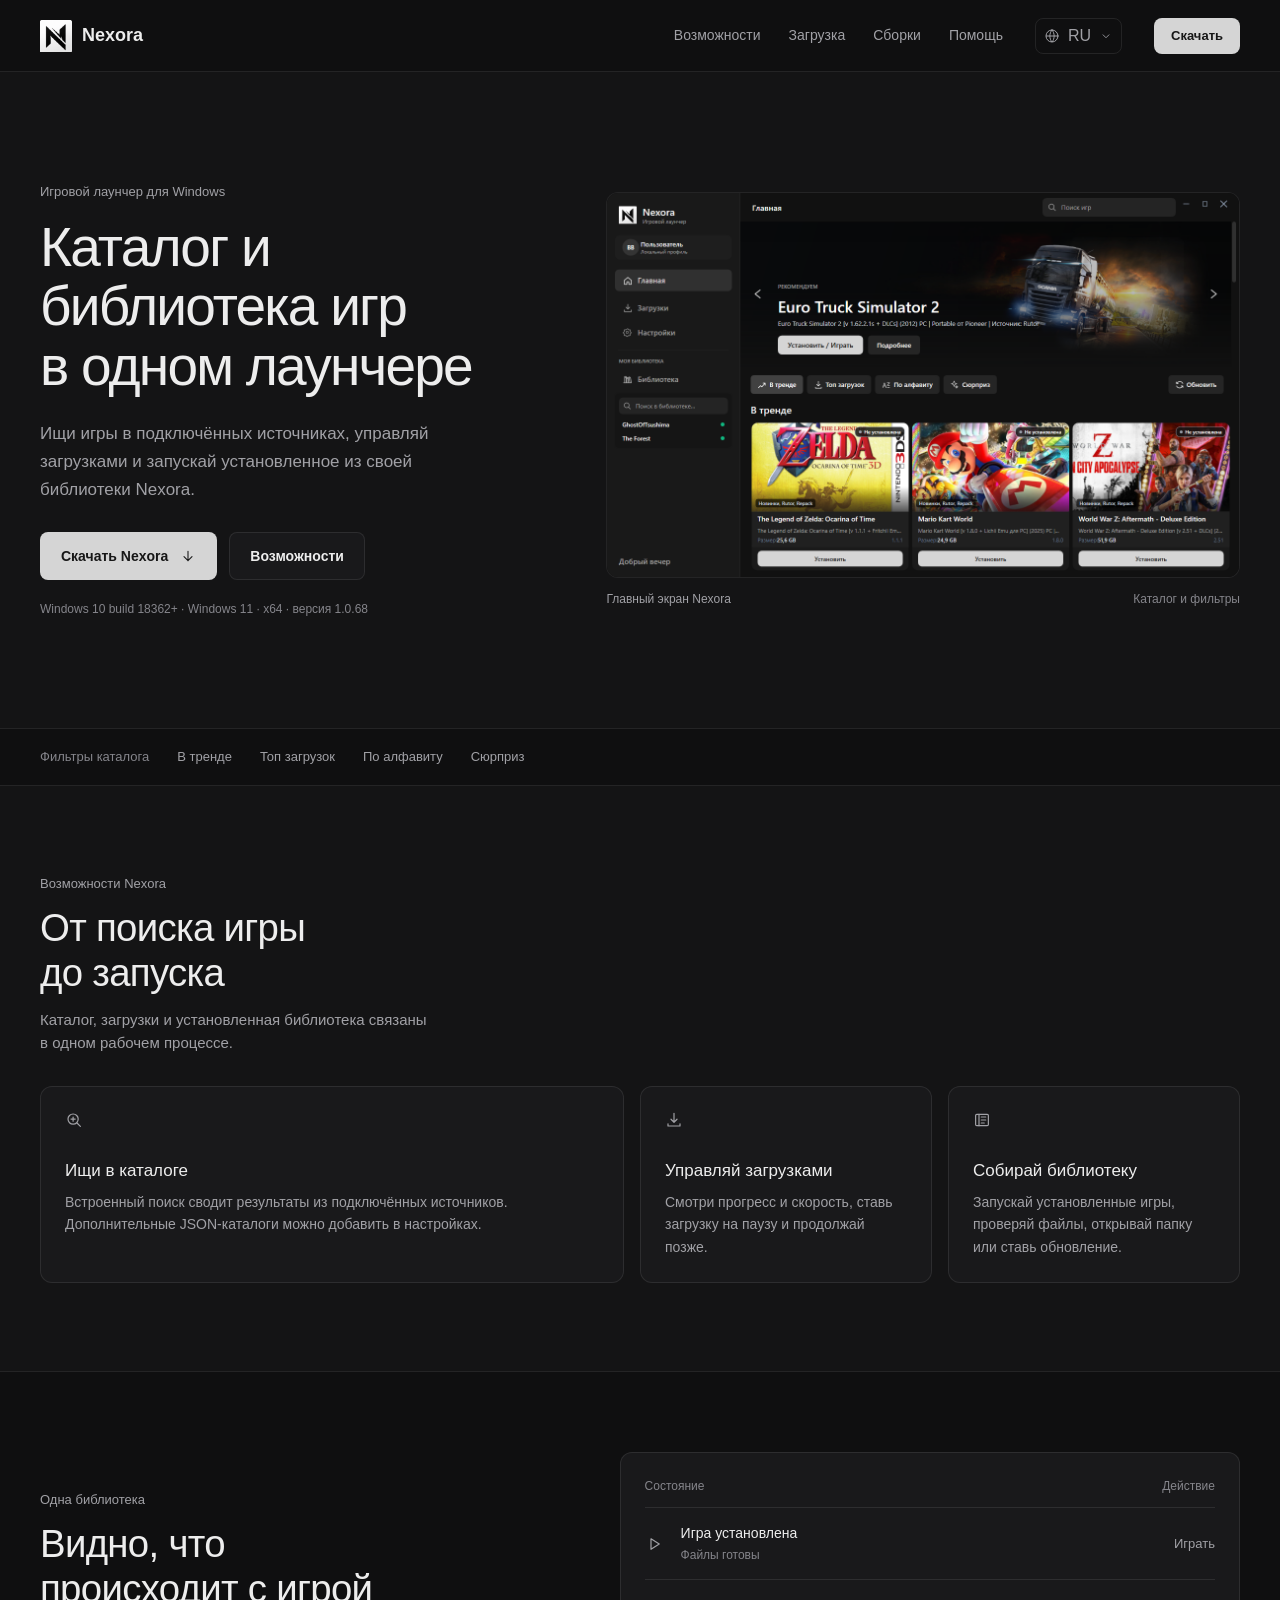
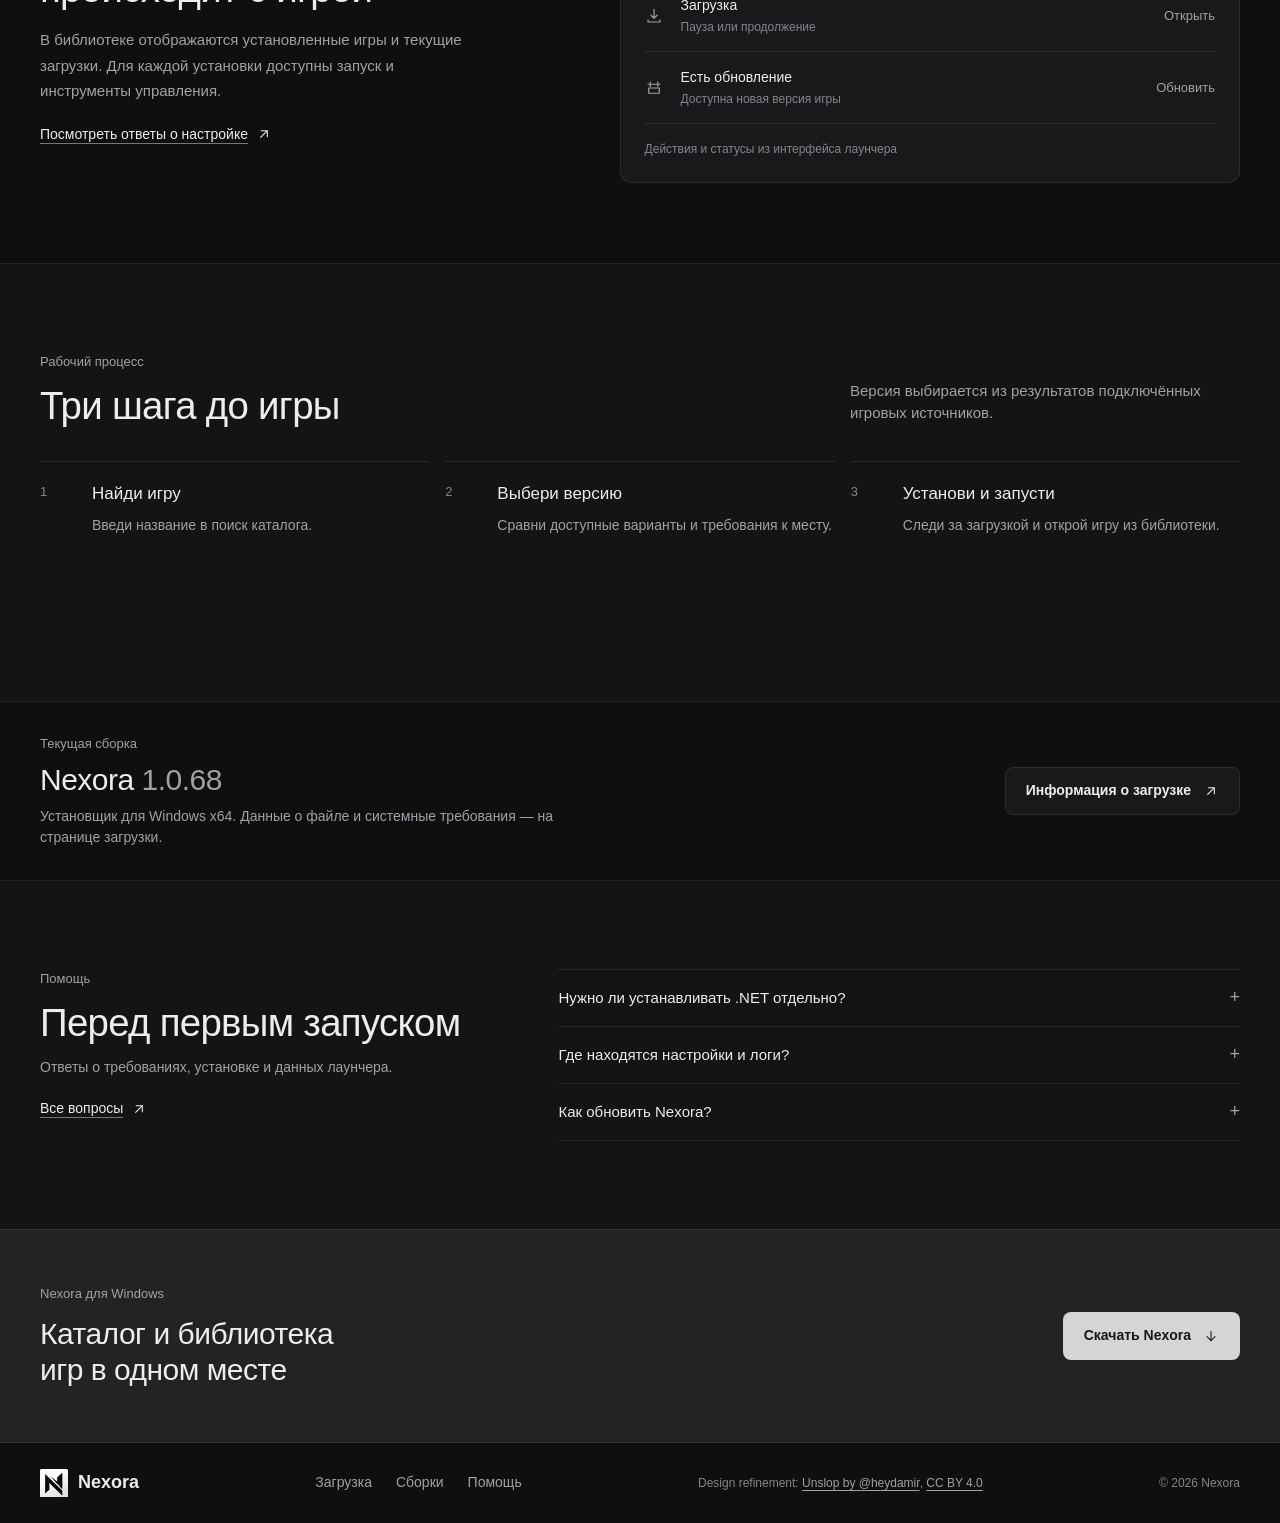
==== website/index.html @ 169afd5d "fix: bust cached assets after the site rollback" ====
<!doctype html>
<html lang="ru">
<head>
  <meta charset="utf-8">
  <meta name="viewport" content="width=device-width, initial-scale=1">
  <meta name="theme-color" content="#141415">
  <meta name="description" content="Nexora — лаунчер для Windows: ищи игры в подключённых источниках, управляй загрузками и запускай их из своей библиотеки.">
  <meta property="og:title" content="Nexora — каталог и библиотека игр">
  <meta property="og:description" content="Поиск игр, управление загрузками и установленная библиотека в одном лаунчере для Windows.">
  <title>Nexora — каталог и библиотека игр</title>
  <link rel="icon" href="nexora.ico">
  <link rel="stylesheet" href="styles.css?v=2">
</head>
<body>
  <header class="site-header">
    <div class="container header-inner">
      <a class="brand" href="index.html" aria-label="Nexora — главная">
        <img src="nexora.ico" width="32" height="32" alt="">
        <span>Nexora</span>
      </a>
      <button class="menu-toggle" type="button" aria-label="Открыть меню" aria-expanded="false" aria-controls="main-nav">
        <svg viewBox="0 0 24 24" aria-hidden="true"><path d="M4 7h16M4 12h16M4 17h16"/></svg>
      </button>
      <nav class="main-nav" id="main-nav" aria-label="Основная навигация">
        <a href="#features">Возможности</a>
        <a href="download.html">Загрузка</a>
        <a href="changelog.html">Сборки</a>
        <a href="support.html">Помощь</a>
      </nav>
      <div class="language-control"><select class="sr-only" data-language aria-label="Choose language" tabindex="-1"><option value="ru">RU</option><option value="en">EN</option><option value="ua">UA</option></select><button class="language-trigger" type="button" data-language-trigger aria-label="Choose language" aria-haspopup="menu" aria-expanded="false" aria-controls="language-menu"><svg class="language-globe" viewBox="0 0 24 24" aria-hidden="true"><circle cx="12" cy="12" r="9"/><path d="M3.5 12h17M12 3c2.1 2.4 3.2 5.4 3.2 9s-1.1 6.6-3.2 9c-2.1-2.4-3.2-5.4-3.2-9S9.9 5.4 12 3Z"/></svg><span data-language-current>RU</span><svg class="language-chevron" viewBox="0 0 24 24" aria-hidden="true"><path d="m7 10 5 5 5-5"/></svg></button><div class="language-menu" id="language-menu" role="menu" aria-label="Choose language" hidden><button class="language-option" type="button" role="menuitemradio" aria-checked="false" data-language-option="en"><span>English</span><span class="language-code">EN</span></button><button class="language-option" type="button" role="menuitemradio" aria-checked="false" data-language-option="ru"><span>Русский</span><span class="language-code">RU</span></button><button class="language-option" type="button" role="menuitemradio" aria-checked="false" data-language-option="ua"><span>Українська</span><span class="language-code">UA</span></button></div></div><a class="button button-small button-light" data-download href="download.html">Скачать</a>
    </div>
  </header>

  <main>
    <section class="hero container" id="top">
      <div class="hero-copy">
        <p class="eyebrow">Игровой лаунчер для Windows</p>
        <h1>Каталог и библиотека игр<br>в одном лаунчере</h1>
        <p class="hero-lede">Ищи игры в подключённых источниках, управляй загрузками и запускай установленное из своей библиотеки Nexora.</p>
        <div class="hero-actions">
          <a class="button button-light" data-download href="download.html">Скачать Nexora <svg viewBox="0 0 24 24" aria-hidden="true"><path d="M12 5v14m0 0 6-6m-6 6-6-6"/></svg></a>
          <a class="button button-outline" href="#features">Возможности</a>
        </div>
        <p class="hero-meta">Windows 10 build 18362+ · Windows 11 · x64 · версия <span data-version>1.0.65</span></p>
      </div>
      <figure class="hero-preview">
        <div class="preview-frame">
          <img src="assets/nexora-catalog.png" width="1280" height="800" fetchpriority="high" alt="Главный экран Nexora: каталог игр, поиск, фильтры, библиотека и обложки">
        </div>
        <figcaption>Главный экран Nexora <span>Каталог и фильтры</span></figcaption>
      </figure>
    </section>

    <section class="catalog-strip" aria-label="Фильтры каталога Nexora">
      <div class="container catalog-strip-inner">
        <span class="strip-label">Фильтры каталога</span>
        <span>В тренде</span><span>Топ загрузок</span><span>По алфавиту</span><span>Сюрприз</span>
      </div>
    </section>

    <section class="section container" id="features">
      <div class="section-heading">
        <p class="eyebrow">Возможности Nexora</p>
        <h2>От поиска игры<br>до запуска</h2>
        <p class="section-intro">Каталог, загрузки и установленная библиотека связаны в одном рабочем процессе.</p>
      </div>
      <div class="feature-grid">
        <article class="feature-card feature-card-wide">
          <div class="feature-icon" aria-hidden="true"><svg viewBox="0 0 24 24"><circle cx="10.8" cy="10.8" r="6.8"/><path d="m16 16 4.5 4.5M8 10.8h5.6M10.8 8v5.6"/></svg></div>
          <div><h3>Ищи в каталоге</h3><p>Встроенный поиск сводит результаты из подключённых источников. Дополнительные JSON-каталоги можно добавить в настройках.</p></div>
        </article>
        <article class="feature-card">
          <div class="feature-icon" aria-hidden="true"><svg viewBox="0 0 24 24"><path d="M12 3v12m0 0 4-4m-4 4-4-4M4 17v3h16v-3"/></svg></div>
          <h3>Управляй загрузками</h3>
          <p>Смотри прогресс и скорость, ставь загрузку на паузу и продолжай позже.</p>
        </article>
        <article class="feature-card">
          <div class="feature-icon" aria-hidden="true"><svg viewBox="0 0 24 24"><path d="M5 4.5h14A1.5 1.5 0 0 1 20.5 6v12a1.5 1.5 0 0 1-1.5 1.5H5A1.5 1.5 0 0 1 3.5 18V6A1.5 1.5 0 0 1 5 4.5Z"/><path d="M8 4.5v15M11 8h6M11 12h6M11 16h4"/></svg></div>
          <h3>Собирай библиотеку</h3>
          <p>Запускай установленные игры, проверяй файлы, открывай папку или ставь обновление.</p>
        </article>
      </div>
    </section>

    <section class="library-section">
      <div class="container library-layout">
        <div class="library-copy">
          <p class="eyebrow">Одна библиотека</p>
          <h2>Видно, что<br>происходит с игрой</h2>
          <p>В библиотеке отображаются установленные игры и текущие загрузки. Для каждой установки доступны запуск и инструменты управления.</p>
          <a class="text-link" href="support.html">Посмотреть ответы о настройке <svg viewBox="0 0 24 24" aria-hidden="true"><path d="M7 17 17 7M8 7h9v9"/></svg></a>
        </div>
        <div class="library-panel" aria-label="Состояния игры в библиотеке Nexora">
          <div class="panel-heading"><span>Состояние</span><span>Действие</span></div>
          <div class="library-row"><span class="row-symbol" aria-hidden="true"><svg viewBox="0 0 24 24"><path d="m8 5 11 7-11 7z"/></svg></span><div><b>Игра установлена</b><small>Файлы готовы</small></div><span class="row-action">Играть</span></div>
          <div class="library-row"><span class="row-symbol" aria-hidden="true"><svg viewBox="0 0 24 24"><path d="M12 3v12m0 0 4-4m-4 4-4-4M4 17v3h16v-3"/></svg></span><div><b>Загрузка</b><small>Пауза или продолжение</small></div><span class="row-action">Открыть</span></div>
          <div class="library-row"><span class="row-symbol" aria-hidden="true"><svg viewBox="0 0 24 24"><path d="M4 7h16M7 4v6m10-6v6M5 12h14v7H5z"/></svg></span><div><b>Есть обновление</b><small>Доступна новая версия игры</small></div><span class="row-action">Обновить</span></div>
          <p class="panel-footnote">Действия и статусы из интерфейса лаунчера</p>
        </div>
      </div>
    </section>

    <section class="section container workflow-section">
      <div class="section-heading section-heading-inline">
        <div><p class="eyebrow">Рабочий процесс</p><h2>Три шага до игры</h2></div>
        <p class="section-intro">Версия выбирается из результатов подключённых игровых источников.</p>
      </div>
      <ol class="workflow-list">
        <li><span>1</span><div><h3>Найди игру</h3><p>Введи название в поиск каталога.</p></div></li>
        <li><span>2</span><div><h3>Выбери версию</h3><p>Сравни доступные варианты и требования к месту.</p></div></li>
        <li><span>3</span><div><h3>Установи и запусти</h3><p>Следи за загрузкой и открой игру из библиотеки.</p></div></li>
      </ol>
    </section>

    <section class="version-section">
      <div class="container version-inner">
        <div><p class="eyebrow">Текущая сборка</p><h2>Nexora <span data-version>1.0.65</span></h2><p>Установщик для Windows x64. Данные о файле и системные требования — на странице загрузки.</p></div>
        <a class="button button-outline" href="download.html">Информация о загрузке <svg viewBox="0 0 24 24" aria-hidden="true"><path d="M7 17 17 7M8 7h9v9"/></svg></a>
      </div>
    </section>

    <section class="section container faq-preview">
      <div class="faq-lead"><p class="eyebrow">Помощь</p><h2>Перед первым запуском</h2><p>Ответы о требованиях, установке и данных лаунчера.</p><a class="text-link" href="support.html">Все вопросы <svg viewBox="0 0 24 24" aria-hidden="true"><path d="M7 17 17 7M8 7h9v9"/></svg></a></div>
      <div class="faq-list">
        <details><summary>Нужно ли устанавливать .NET отдельно?</summary><p>Нет. Nexora собран как self-contained приложение и содержит необходимые компоненты .NET.</p></details>
        <details><summary>Где находятся настройки и логи?</summary><p>Профиль лаунчера находится в папке %APPDATA%\Nexora. Настройки позволяют открыть папку данных и логов.</p></details>
        <details><summary>Как обновить Nexora?</summary><p>Скачай более новую сборку с сайта и запусти установщик. Автоматический канал обновления самого лаунчера в проекте не настроен.</p></details>
      </div>
    </section>

    <section class="download-cta">
      <div class="container download-cta-inner">
        <div><p class="eyebrow">Nexora для Windows</p><h2>Каталог и библиотека<br>игр в одном месте</h2></div>
        <a class="button button-light" data-download href="download.html">Скачать Nexora <svg viewBox="0 0 24 24" aria-hidden="true"><path d="M12 5v14m0 0 6-6m-6 6-6-6"/></svg></a>
      </div>
    </section>
  </main>

  <footer class="site-footer">
    <div class="container footer-inner">
      <a class="brand" href="index.html"><img src="nexora.ico" width="28" height="28" alt=""><span>Nexora</span></a>
      <nav aria-label="Дополнительная навигация"><a href="download.html">Загрузка</a><a href="changelog.html">Сборки</a><a href="support.html">Помощь</a></nav>
      <span class="credit">Design refinement: <a href="https://x.com/heydamir">Unslop by @heydamir</a>, <a href="https://creativecommons.org/licenses/by/4.0/">CC BY 4.0</a></span>
      <span>© 2026 Nexora</span>
    </div>
  </footer>
  <script src="locales.js?v=2" defer></script>
  <script src="script.js?v=2" defer></script>
</body>
</html>
---- website/styles.css ----
:root {
  color-scheme: dark;
  --page: #141415;
  --deep: #0f0f10;
  --surface: #19191b;
  --raised: #232325;
  --line: rgba(237, 237, 237, 0.09);
  --text: #ededed;
  --secondary: #a1a1a6;
  --muted: #85858b;
  --accent: #d5d5d5;
  --on-accent: #171717;
  --radius-card: 12px;
  --radius-control: 8px;
  --ease: cubic-bezier(0.22, 1, 0.36, 1);
}

* { box-sizing: border-box; }
html { scroll-behavior: smooth; }
body {
  margin: 0;
  background: var(--page);
  color: var(--text);
  font-family: "Segoe UI Variable", "Segoe UI", Arial, sans-serif;
  font-size: 16px;
  line-height: 1.5;
  -webkit-font-smoothing: antialiased;
}
img { max-width: 100%; }
a { color: inherit; }
button, a { -webkit-tap-highlight-color: transparent; }
::selection { background: #777; color: #fff; }
:focus-visible { outline: 2px solid var(--accent); outline-offset: 4px; }

.container { width: min(1200px, calc(100% - 64px)); margin-inline: auto; }
.site-header { height: 72px; background: var(--deep); border-bottom: 1px solid var(--line); }
.header-inner { height: 100%; display: flex; align-items: center; gap: 32px; }
.language-control { position: relative; display: flex; align-items: center; flex: 0 0 auto; }
.language-trigger { min-width: 68px; min-height: 36px; display: inline-flex; align-items: center; justify-content: center; gap: 8px; padding: 0 8px; border: 1px solid var(--line); border-radius: var(--radius-control); background: transparent; color: var(--secondary); font: inherit; cursor: pointer; transition: background-color 160ms var(--ease), border-color 160ms var(--ease), color 160ms var(--ease); }
.language-trigger:hover, .language-trigger[aria-expanded="true"] { background: var(--surface); border-color: rgba(237,237,237,.16); color: var(--text); }
.language-globe { width: 16px; height: 16px; flex: 0 0 auto; fill: none; stroke: currentColor; stroke-width: 1.5; stroke-linecap: round; stroke-linejoin: round; }
.language-chevron { width: 14px; height: 14px; flex: 0 0 auto; fill: none; stroke: currentColor; stroke-width: 1.5; stroke-linecap: round; stroke-linejoin: round; transition: transform 160ms var(--ease); }
.language-trigger[aria-expanded="true"] .language-chevron { transform: rotate(180deg); }
.language-current { color: var(--text); font-size: 12px; font-weight: 500; font-variant-numeric: tabular-nums; }
.language-menu { position: absolute; z-index: 30; top: calc(100% + 8px); right: 0; width: 184px; padding: 4px; border: 1px solid var(--line); border-radius: 12px; background: var(--surface); }
.language-menu[hidden] { display: none; }
.language-menu:not([hidden]) { display: grid; gap: 4px; animation: language-menu-enter 140ms var(--ease) both; }
.language-option { min-height: 40px; display: flex; align-items: center; justify-content: space-between; gap: 12px; padding: 0 12px; border: 0; border-radius: 8px; background: transparent; color: var(--secondary); font: inherit; font-size: 14px; text-align: left; cursor: pointer; transition: background-color 140ms var(--ease), color 140ms var(--ease); }
.language-option:hover, .language-option[aria-checked="true"] { background: var(--raised); color: var(--text); }
.language-code { color: var(--muted); font-size: 12px; font-variant-numeric: tabular-nums; }
.language-option[aria-checked="true"] .language-code { color: var(--text); }
.language-control .sr-only { position: absolute; }
.sr-only { position: absolute; width: 1px; height: 1px; padding: 0; margin: -1px; overflow: hidden; clip: rect(0, 0, 0, 0); white-space: nowrap; border: 0; }
.brand { display: inline-flex; align-items: center; gap: 10px; text-decoration: none; flex: 0 0 auto; }
.brand img { display: block; object-fit: contain; }
.brand span { color: var(--text); font-size: 18px; font-weight: 600; letter-spacing: 0; }
.main-nav { display: flex; align-items: center; justify-content: center; gap: 28px; margin-left: auto; }
.main-nav a, .site-footer nav a { color: var(--secondary); font-size: 14px; text-decoration: none; transition: color 160ms var(--ease); }
.main-nav a:hover, .main-nav a[aria-current="page"], .site-footer nav a:hover { color: var(--text); }
.main-nav a[aria-current="page"] { text-decoration: underline; text-decoration-color: #777; text-underline-offset: 6px; }
.menu-toggle { display: none; }

.button {
  min-height: 48px;
  display: inline-flex;
  align-items: center;
  justify-content: center;
  gap: 12px;
  padding: 0 20px;
  border: 1px solid transparent;
  border-radius: var(--radius-control);
  font: inherit;
  font-size: 14px;
  font-weight: 600;
  line-height: 1.2;
  text-decoration: none;
  cursor: pointer;
  transition: background-color 160ms var(--ease), color 160ms var(--ease), border-color 160ms var(--ease), transform 160ms var(--ease);
}
.button:active { transform: scale(0.98); }
.button-small { min-height: 36px; padding-inline: 16px; font-size: 13px; }
.button-light { background: var(--accent); color: var(--on-accent); }
.button-light:hover { background: #f0f0f0; }
.button-outline { background: var(--surface); color: var(--text); border-color: var(--line); }
.button-outline:hover { background: var(--raised); border-color: rgba(237,237,237,.18); }
.button svg, .text-link svg { display: block; width: 16px; height: 16px; flex: 0 0 auto; fill: none; stroke: currentColor; stroke-width: 1.6; stroke-linecap: round; stroke-linejoin: round; }

.hero { min-height: 656px; display: grid; grid-template-columns: minmax(0, .9fr) minmax(0, 1.1fr); align-items: center; gap: 48px; padding-block: 64px; }
.hero-copy { max-width: 500px; }
.eyebrow { margin: 0 0 16px; color: var(--secondary); font-size: 13px; font-weight: 500; line-height: 20px; letter-spacing: 0; }
.hero h1, .page-heading h1 {
  max-width: 640px;
  margin: 0;
  color: var(--text);
  font-size: clamp(42px, 4.3vw, 60px);
  font-weight: 500;
  line-height: 1.08;
  letter-spacing: -1.8px;
}
.hero-lede { max-width: 440px; margin: 24px 0 0; color: var(--secondary); font-size: 17px; line-height: 1.65; }
.hero-actions { display: flex; flex-wrap: wrap; gap: 12px; margin-top: 28px; }
.hero-meta { margin: 20px 0 0; color: var(--muted); font-size: 12px; font-variant-numeric: tabular-nums; }
.hero-preview { min-width: 0; margin: 0; }
.preview-frame { overflow: hidden; border: 1px solid var(--line); border-radius: 12px; background: var(--deep); }
.preview-frame img { display: block; width: 100%; height: auto; }
.hero-preview figcaption { display: flex; justify-content: space-between; gap: 16px; padding-top: 12px; color: var(--secondary); font-size: 12px; }
.hero-preview figcaption span { color: var(--muted); }

.catalog-strip { border-block: 1px solid var(--line); background: var(--deep); }
.catalog-strip-inner { min-height: 56px; display: flex; align-items: center; gap: 28px; overflow: auto; white-space: nowrap; }
.catalog-strip-inner > span { color: var(--secondary); font-size: 13px; }
.catalog-strip-inner .strip-label { color: var(--muted); }

.section { padding-block: 88px; }
.section-heading { max-width: 760px; margin-bottom: 32px; }
.section-heading .eyebrow { margin-bottom: 12px; }
.section-heading h2, .library-copy h2, .faq-lead h2, .install-section h2 {
  margin: 0;
  color: var(--text);
  font-size: clamp(30px, 3vw, 40px);
  font-weight: 500;
  line-height: 1.16;
  letter-spacing: -0.7px;
}
.section-intro { max-width: 390px; margin: 14px 0 0; color: var(--secondary); font-size: 15px; }
.feature-grid { display: grid; grid-template-columns: 2fr 1fr 1fr; gap: 16px; }
.feature-card { min-height: 188px; padding: 24px; border: 1px solid var(--line); border-radius: var(--radius-card); background: var(--surface); }
.feature-icon { width: 24px; height: 24px; margin-bottom: 24px; color: var(--secondary); }
.feature-icon svg, .row-symbol svg, .menu-toggle svg { display: block; width: 18px; height: 18px; fill: none; stroke: currentColor; stroke-width: 1.6; stroke-linecap: round; stroke-linejoin: round; }
.feature-card h3, .workflow-list h3 { margin: 0; color: var(--text); font-size: 17px; font-weight: 500; line-height: 24px; }
.feature-card p { max-width: 520px; margin: 8px 0 0; color: var(--secondary); font-size: 14px; line-height: 1.6; }

.library-section { padding-block: 80px; border-block: 1px solid var(--line); background: var(--deep); }
.library-layout { display: grid; grid-template-columns: minmax(0, .9fr) minmax(0, 1.1fr); align-items: center; gap: 72px; }
.library-copy { max-width: 440px; }
.library-copy .eyebrow { margin-bottom: 12px; }
.library-copy > p:not(.eyebrow) { margin: 16px 0 0; color: var(--secondary); font-size: 15px; line-height: 1.7; }
.text-link { display: inline-flex; align-items: center; gap: 8px; margin-top: 20px; color: var(--text); font-size: 14px; font-weight: 500; text-decoration-color: #777; text-underline-offset: 4px; }
.library-panel { padding: 24px; border: 1px solid var(--line); border-radius: var(--radius-card); background: var(--surface); }
.panel-heading { display: flex; justify-content: space-between; padding-bottom: 12px; border-bottom: 1px solid var(--line); color: var(--muted); font-size: 12px; }
.library-row { min-height: 72px; display: grid; grid-template-columns: 24px 1fr auto; align-items: center; gap: 12px; border-bottom: 1px solid var(--line); }
.row-symbol { color: var(--secondary); }
.library-row b, .library-row small { display: block; }
.library-row b { color: var(--text); font-size: 14px; font-weight: 500; }
.library-row small { margin-top: 2px; color: var(--muted); font-size: 12px; }
.row-action { color: var(--secondary); font-size: 13px; }
.panel-footnote { margin: 16px 0 0; color: var(--muted); font-size: 12px; }

.section-heading-inline { max-width: none; display: flex; align-items: end; justify-content: space-between; gap: 32px; }
.section-heading-inline .section-intro { margin: 0 0 4px; }
.workflow-list { display: grid; grid-template-columns: repeat(3, 1fr); gap: 16px; margin: 0; padding: 0; list-style: none; counter-reset: workflow; }
.workflow-list li { min-height: 152px; display: grid; grid-template-columns: 40px 1fr; gap: 12px; padding: 20px 0; border-top: 1px solid var(--line); }
.workflow-list li > span { color: var(--muted); font-size: 13px; font-variant-numeric: tabular-nums; }
.workflow-list p { margin: 8px 0 0; color: var(--secondary); font-size: 14px; line-height: 1.6; }

.version-section { border-block: 1px solid var(--line); background: var(--deep); }
.version-inner { min-height: 176px; display: flex; align-items: center; justify-content: space-between; gap: 32px; padding-block: 32px; }
.version-inner .eyebrow { margin-bottom: 8px; }
.version-inner h2, .download-cta h2 { margin: 0; color: var(--text); font-size: 30px; font-weight: 500; line-height: 1.2; letter-spacing: -0.5px; }
.version-inner h2 span, .download-cta h2 span { color: var(--secondary); font-variant-numeric: tabular-nums; }
.version-inner > div > p:last-child { max-width: 570px; margin: 8px 0 0; color: var(--secondary); font-size: 14px; }

.faq-preview { display: grid; grid-template-columns: .8fr 1.2fr; gap: 64px; }
.faq-lead .eyebrow { margin-bottom: 12px; }
.faq-lead > p:not(.eyebrow) { margin: 12px 0 0; color: var(--secondary); font-size: 14px; }
.faq-list details { border-bottom: 1px solid var(--line); }
.faq-list details:first-child { border-top: 1px solid var(--line); }
.faq-list summary { min-height: 56px; display: flex; align-items: center; justify-content: space-between; gap: 16px; color: var(--text); font-size: 15px; font-weight: 500; list-style: none; cursor: pointer; }
.faq-list summary::-webkit-details-marker { display: none; }
.faq-list summary::after { content: "+"; color: var(--secondary); font-size: 18px; font-weight: 400; transition: transform 180ms var(--ease); }
.faq-list details[open] summary::after { transform: rotate(45deg); }
.faq-list details p { max-width: 660px; margin: 0 32px 16px 0; color: var(--secondary); font-size: 14px; line-height: 1.65; }
.faq-list details a { color: var(--text); }

.download-cta { border-block: 1px solid var(--line); background: var(--raised); }
.download-cta-inner { min-height: 212px; display: flex; align-items: center; justify-content: space-between; gap: 32px; padding-block: 40px; }
.download-cta .eyebrow { margin-bottom: 12px; }
.site-footer { background: var(--deep); }
.footer-inner { min-height: 80px; display: flex; align-items: center; justify-content: space-between; gap: 24px; }
.site-footer nav { display: flex; gap: 24px; }
.footer-inner > span { color: var(--muted); font-size: 12px; }

.page-heading { padding-block: 72px 40px; }
.page-heading .eyebrow { margin-bottom: 12px; }
.page-heading h1 { font-size: clamp(36px, 4vw, 48px); letter-spacing: -1px; }
.page-heading > p:last-child { max-width: 650px; margin: 16px 0 0; color: var(--secondary); font-size: 16px; line-height: 1.65; }
.download-layout { display: grid; grid-template-columns: 1.15fr .85fr; align-items: start; gap: 16px; }
.release-card, .requirements-card, .support-aside { padding: 24px; border: 1px solid var(--line); border-radius: var(--radius-card); background: var(--surface); }
.release-card-heading { display: flex; align-items: start; justify-content: space-between; gap: 16px; padding-bottom: 20px; border-bottom: 1px solid var(--line); }
.release-card-heading .eyebrow { margin-bottom: 8px; }
.release-card h2, .requirements-card h2, .support-aside h2 { margin: 0; font-size: 24px; font-weight: 500; letter-spacing: -0.3px; }
.release-card h2 span { color: var(--secondary); font-variant-numeric: tabular-nums; }
.platform-tag { padding: 6px 10px; border: 1px solid var(--line); border-radius: 6px; color: var(--secondary); font-size: 12px; white-space: nowrap; }
.release-facts, .requirements-card dl { margin: 0; }
.release-facts > div, .requirements-card dl > div { display: grid; grid-template-columns: 150px 1fr; gap: 16px; padding: 14px 0; border-bottom: 1px solid var(--line); }
.release-facts dt, .requirements-card dt { color: var(--muted); font-size: 13px; }
.release-facts dd, .requirements-card dd { margin: 0; color: var(--text); font-size: 13px; font-variant-numeric: tabular-nums; }
.download-button { width: 100%; margin-top: 20px; }
.file-name { margin: 12px 0 0; color: var(--muted); font-size: 12px; }
.file-name code, .support-path code { color: var(--text); font-family: Consolas, "Cascadia Mono", monospace; font-size: 12px; overflow-wrap: anywhere; }
.signature-note, .requirements-note, .download-status { margin: 12px 0 0; color: var(--secondary); font-size: 12px; line-height: 1.6; }
.download-status { min-height: 0; }
.requirements-card .eyebrow { margin-bottom: 8px; }
.requirements-card h2 { margin-bottom: 12px; }
.requirements-card dl > div { display: block; }
.requirements-card dd { margin-top: 4px; line-height: 1.55; }
.requirements-note { color: var(--muted); }
.install-section { padding-top: 72px; }
.install-section .section-heading { margin-bottom: 24px; }
.install-list { display: grid; grid-template-columns: repeat(3, 1fr); gap: 24px; margin: 0; padding: 0; list-style: none; }
.install-list li { display: grid; grid-template-columns: 36px 1fr; gap: 12px; padding: 16px 0; border-top: 1px solid var(--line); }
.install-list li > span { color: var(--muted); font-size: 13px; font-variant-numeric: tabular-nums; }
.install-list h3 { margin: 0; font-size: 15px; font-weight: 500; }
.install-list p { margin: 6px 0 0; color: var(--secondary); font-size: 13px; }
.notice { margin-block: 0 72px; padding: 20px 24px; border-left: 2px solid #777; background: var(--surface); }
.notice b { display: block; margin-bottom: 6px; font-size: 14px; font-weight: 500; }
.notice p { max-width: 640px; margin: 0; color: var(--secondary); font-size: 13px; line-height: 1.65; }
.notice a { color: var(--text); text-underline-offset: 3px; }

.history-section { padding-top: 8px; }
.history-section .notice { margin-bottom: 40px; }
.history-heading { display: flex; align-items: end; justify-content: space-between; gap: 24px; margin-bottom: 16px; }
.history-heading h2 { margin: 0; font-size: 24px; font-weight: 500; }
.history-heading p { margin: 4px 0 0; color: var(--muted); font-size: 13px; }
.history-heading .text-link { margin: 0 0 2px; }
.history-table-wrap { overflow-x: auto; border-top: 1px solid var(--line); }
.history-table { min-width: 720px; }
.history-table-head, .history-row { display: grid; grid-template-columns: .7fr 1.6fr 1fr .6fr; align-items: center; gap: 16px; padding-inline: 12px; }
.history-table-head { min-height: 44px; color: var(--muted); font-size: 12px; }
.history-row { min-height: 52px; border-top: 1px solid var(--line); color: var(--secondary); font-size: 13px; }
.history-row.current { background: var(--surface); color: var(--text); }
.history-row strong { color: inherit; font-size: 14px; font-weight: 500; font-variant-numeric: tabular-nums; }
.history-row span:last-child { font-variant-numeric: tabular-nums; }
.history-loading, .history-empty { padding: 16px 12px; color: var(--secondary); font-size: 13px; }
.history-footnote { margin: 16px 0 0; color: var(--muted); font-size: 12px; line-height: 1.6; }

.support-layout { display: grid; grid-template-columns: minmax(0, 1.4fr) minmax(260px, .6fr); align-items: start; gap: 40px; padding-bottom: 88px; }
.support-faq details { padding-inline: 4px; }
.support-faq summary { min-height: 60px; }
.support-faq details p { margin-right: 40px; }
.support-aside { position: sticky; top: 24px; }
.support-aside .eyebrow { margin-bottom: 8px; }
.support-aside h2 { font-size: 20px; }
.support-aside ol { margin: 20px 0 0; padding-left: 20px; color: var(--secondary); }
.support-aside li { padding: 6px 0 6px 4px; font-size: 13px; }
.support-path { display: grid; gap: 8px; margin-top: 20px; padding-top: 16px; border-top: 1px solid var(--line); }
.support-path > span:first-child { color: var(--muted); font-size: 12px; }
.copy-button { justify-self: start; min-height: 36px; padding: 0 12px; border: 1px solid var(--line); border-radius: 6px; background: var(--raised); color: var(--text); font: inherit; font-size: 13px; cursor: pointer; transition: background-color 160ms var(--ease), border-color 160ms var(--ease); }
.copy-button:hover { background: #303033; }
.copy-status { min-height: 18px; color: var(--secondary); font-size: 12px; }
.privacy-note { margin: 8px 0 0; color: var(--muted); font-size: 12px; }

.credit { color: var(--muted); font-size: 12px; text-align: right; }
.credit a { color: var(--secondary); text-underline-offset: 3px; }
.reveal { opacity: 0; transform: translateY(8px); transition: opacity 360ms var(--ease), transform 360ms var(--ease); }
.reveal.is-visible { opacity: 1; transform: translateY(0); }
@keyframes language-menu-enter { from { opacity: 0; transform: translateY(-4px); } to { opacity: 1; transform: translateY(0); } }
html.motion-enabled .hero-copy { animation: hero-enter 420ms var(--ease) both; }
html.motion-enabled .hero-preview { animation: hero-enter 460ms 40ms var(--ease) both; }
@keyframes hero-enter { from { opacity: 0; transform: translateY(10px); } to { opacity: 1; transform: translateY(0); } }
@keyframes answer-enter { from { opacity: 0; transform: translateY(4px); } to { opacity: 1; transform: translateY(0); } }
.faq-list details[open] > p { animation: answer-enter 200ms var(--ease) both; }

@media (max-width: 920px) {
  .container { width: min(100% - 48px, 760px); }
  .header-inner { gap: 20px; }
  .main-nav { gap: 16px; }
  .hero { min-height: 0; grid-template-columns: 1fr; gap: 32px; padding-block: 64px; }
  .hero-copy { max-width: 680px; }
  .hero-preview { width: 100%; }
  .library-layout { gap: 32px; }
  .feature-grid { grid-template-columns: 1fr 1fr; }
  .feature-card-wide { grid-column: span 2; }
  .download-layout { grid-template-columns: 1fr 1fr; }
}
@media (max-width: 680px) {
  .container { width: calc(100% - 40px); }
  .site-header { height: 64px; }
  .header-inner { gap: 8px; }
  .brand span { font-size: 16px; }
  .brand { gap: 8px; }
  .brand img { width: 28px; height: 28px; }
  .menu-toggle { width: 36px; height: 36px; display: grid; place-items: center; margin-left: auto; padding: 0; border: 1px solid var(--line); border-radius: 8px; background: var(--surface); color: var(--secondary); }
  .menu-toggle svg { width: 18px; height: 18px; }
  .main-nav { display: grid; position: absolute; z-index: 5; top: 64px; left: 0; right: 0; gap: 0; margin: 0; padding: 12px 20px 20px; border-bottom: 1px solid var(--line); background: var(--deep); opacity: 0; visibility: hidden; pointer-events: none; transform: translateY(-8px); transition: opacity 180ms var(--ease), transform 180ms var(--ease), visibility 180ms; }
  .main-nav.open { opacity: 1; visibility: visible; pointer-events: auto; transform: translateY(0); }
  .main-nav a { min-height: 44px; display: flex; align-items: center; border-top: 1px solid var(--line); }
  .header-inner { position: relative; }
  .language-trigger { min-width: 60px; gap: 6px; padding-inline: 6px; }
  .header-inner > .button-small { min-height: 36px; padding-inline: 8px; font-size: 12px; }
  .hero { gap: 28px; padding-block: 52px 44px; }
  .hero h1 { font-size: clamp(36px, 9vw, 46px); letter-spacing: -1px; }
  .hero-lede { margin-top: 16px; font-size: 16px; }
  .hero-actions { margin-top: 24px; }
  .hero-meta { line-height: 1.6; }
  .catalog-strip-inner { min-height: 52px; gap: 20px; }
  .section { padding-block: 64px; }
  .section-heading { margin-bottom: 24px; }
  .feature-grid { grid-template-columns: 1fr; gap: 12px; }
  .feature-card, .feature-card-wide { grid-column: auto; min-height: 0; padding: 20px; }
  .feature-icon { margin-bottom: 16px; }
  .library-section { padding-block: 64px; }
  .library-layout, .faq-preview, .support-layout { grid-template-columns: 1fr; gap: 28px; }
  .library-panel { padding: 16px; }
  .library-row { min-height: 68px; grid-template-columns: 20px minmax(0, 1fr) auto; gap: 8px; }
  .library-row b { font-size: 13px; }
  .row-action { font-size: 12px; }
  .section-heading-inline { display: block; }
  .section-heading-inline .section-intro { margin-top: 12px; }
  .workflow-list { grid-template-columns: 1fr; gap: 0; }
  .workflow-list li { min-height: 88px; padding-block: 16px; }
  .version-inner, .download-cta-inner { min-height: 0; align-items: start; flex-direction: column; gap: 20px; padding-block: 32px; }
  .faq-preview { gap: 24px; }
  .download-cta h2 { font-size: 26px; }
  .footer-inner { min-height: 0; flex-wrap: wrap; gap: 16px; padding-block: 20px; }
  .footer-inner nav { order: 3; width: 100%; gap: 20px; }
  .footer-inner > span { margin-left: auto; }
  .page-heading { padding-block: 52px 28px; }
  .page-heading h1 { font-size: 36px; }
  .download-layout { grid-template-columns: 1fr; gap: 12px; }
  .release-card, .requirements-card, .support-aside { padding: 20px; }
  .release-card-heading { flex-wrap: wrap; }
  .release-facts > div { grid-template-columns: 128px minmax(0, 1fr); gap: 12px; }
  .install-list { grid-template-columns: 1fr; gap: 4px; }
  .install-list li { min-height: 76px; }
  .notice { margin-bottom: 56px; padding: 16px; }
  .history-heading { align-items: start; flex-direction: column; gap: 8px; }
  .history-table { min-width: 660px; }
  .support-layout { padding-bottom: 64px; }
  .support-aside { position: static; }
  .support-faq summary { min-height: 56px; }
  .support-faq details p { margin-right: 8px; }
  .credit { text-align: left; }
}
@media (max-width: 520px) {
  .hero-preview { display: block; width: 100%; }
  .preview-frame { position: relative; height: 320px; }
  .preview-frame img { position: absolute; top: 0; left: -158px; width: 704px; max-width: none; }
  .hero { padding-bottom: 56px; }
  .hero-actions { display: grid; grid-template-columns: 1fr; }
  .button { width: 100%; }
  .hero-actions .button { width: 100%; }
  .catalog-strip-inner { overflow: hidden; flex-wrap: wrap; gap: 4px 16px; padding-block: 12px; white-space: normal; }
  .catalog-strip-inner .strip-label { width: 100%; }
  .release-facts > div { grid-template-columns: 1fr; gap: 4px; }
  .platform-tag { margin-left: 0; }
}
@media (max-width: 380px) {
  .brand img { width: 24px; height: 24px; }
  .language-globe { display: none; }
  .language-trigger { min-width: 48px; }
  .header-inner > .button-small { padding-inline: 6px; font-size: 11px; }
}
@media (prefers-reduced-motion: reduce) {
  *, *::before, *::after { scroll-behavior: auto !important; transition-duration: .01ms !important; animation-duration: .01ms !important; animation-iteration-count: 1 !important; }
  .reveal { opacity: 1; transform: none; }
}
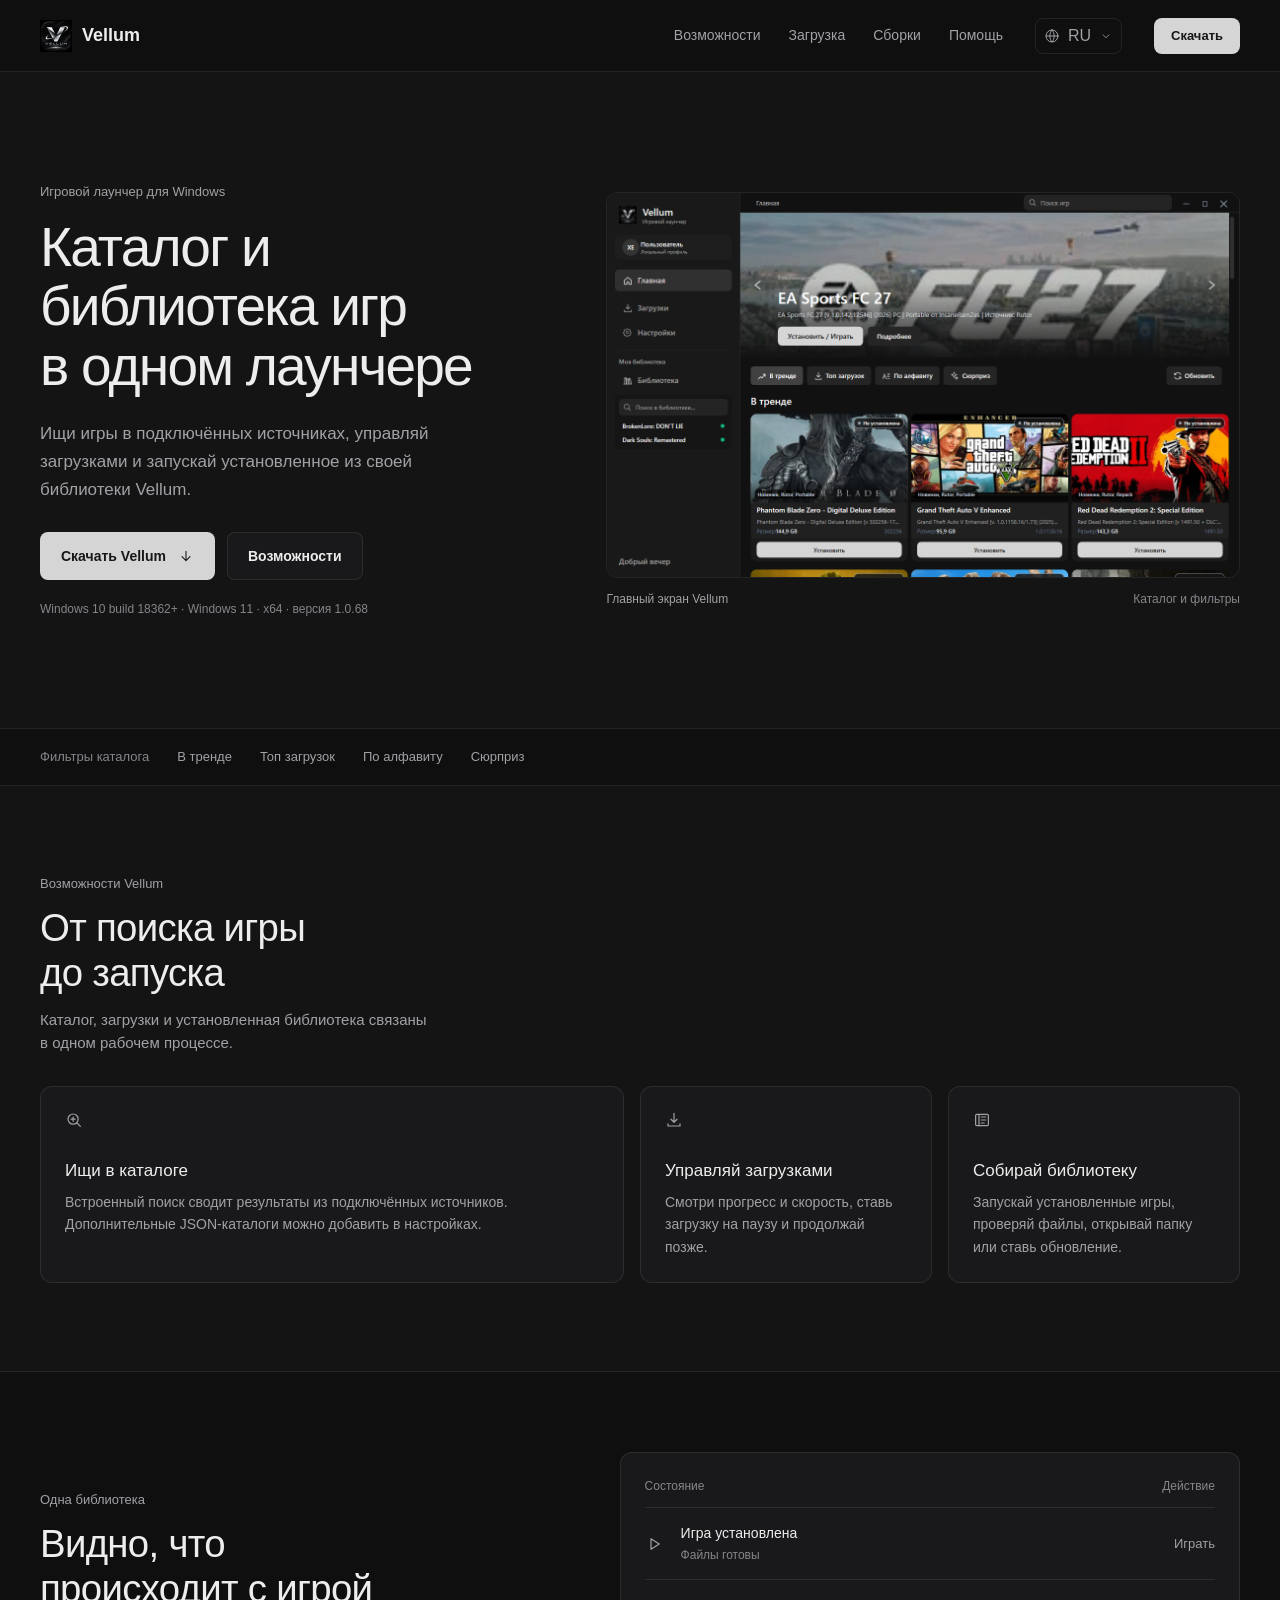
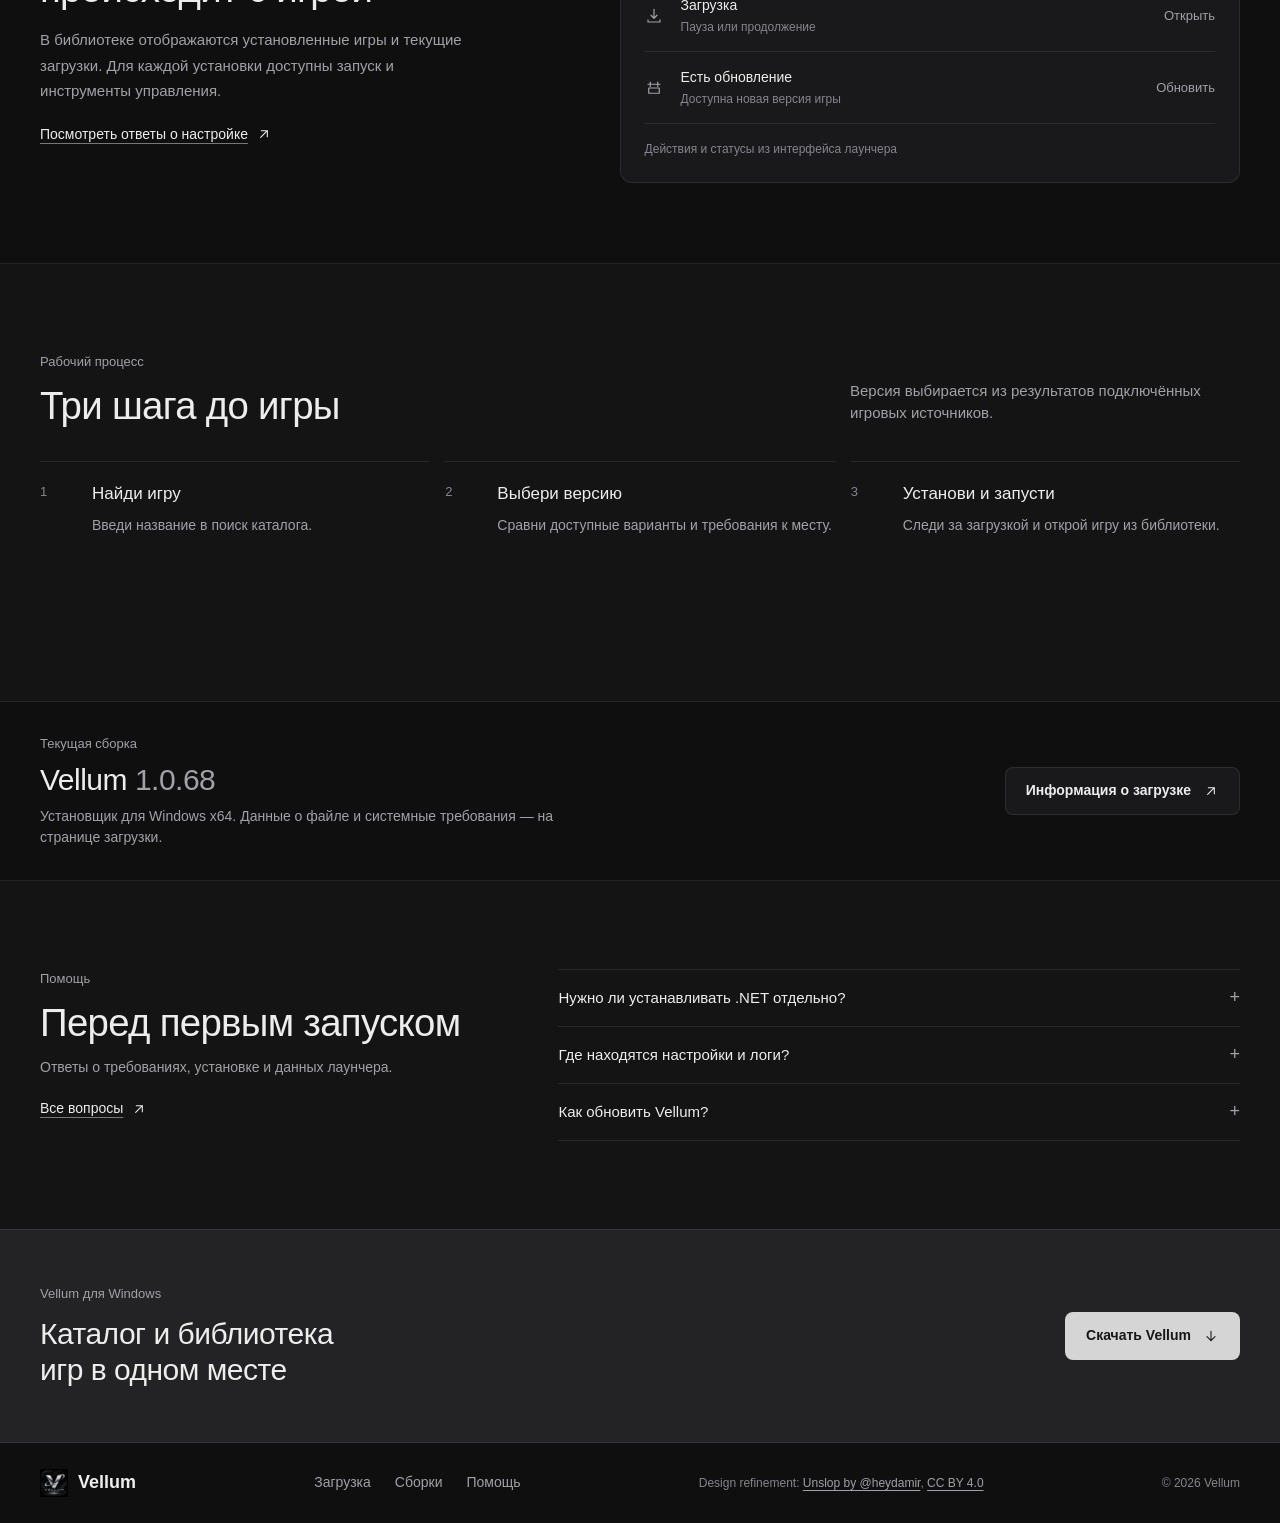
==== commit 49e28f9c: "refactor: rebrand the launcher to Vellum - rename solution, projects, namespaces, assembly and insta" ====
--- a/website/index.html
+++ b/website/index.html
@@ -4,19 +4,19 @@
   <meta charset="utf-8">
   <meta name="viewport" content="width=device-width, initial-scale=1">
   <meta name="theme-color" content="#141415">
-  <meta name="description" content="Nexora — лаунчер для Windows: ищи игры в подключённых источниках, управляй загрузками и запускай их из своей библиотеки.">
-  <meta property="og:title" content="Nexora — каталог и библиотека игр">
+  <meta name="description" content="Vellum — лаунчер для Windows: ищи игры в подключённых источниках, управляй загрузками и запускай их из своей библиотеки.">
+  <meta property="og:title" content="Vellum — каталог и библиотека игр">
   <meta property="og:description" content="Поиск игр, управление загрузками и установленная библиотека в одном лаунчере для Windows.">
-  <title>Nexora — каталог и библиотека игр</title>
-  <link rel="icon" href="nexora.ico">
+  <title>Vellum — каталог и библиотека игр</title>
+  <link rel="icon" href="vellum.ico">
   <link rel="stylesheet" href="styles.css?v=2">
 </head>
 <body>
   <header class="site-header">
     <div class="container header-inner">
-      <a class="brand" href="index.html" aria-label="Nexora — главная">
-        <img src="nexora.ico" width="32" height="32" alt="">
-        <span>Nexora</span>
+      <a class="brand" href="index.html" aria-label="Vellum — главная">
+        <img src="vellum.ico" width="32" height="32" alt="">
+        <span>Vellum</span>
       </a>
       <button class="menu-toggle" type="button" aria-label="Открыть меню" aria-expanded="false" aria-controls="main-nav">
         <svg viewBox="0 0 24 24" aria-hidden="true"><path d="M4 7h16M4 12h16M4 17h16"/></svg>
@@ -36,22 +36,22 @@
       <div class="hero-copy">
         <p class="eyebrow">Игровой лаунчер для Windows</p>
         <h1>Каталог и библиотека игр<br>в одном лаунчере</h1>
-        <p class="hero-lede">Ищи игры в подключённых источниках, управляй загрузками и запускай установленное из своей библиотеки Nexora.</p>
+        <p class="hero-lede">Ищи игры в подключённых источниках, управляй загрузками и запускай установленное из своей библиотеки Vellum.</p>
         <div class="hero-actions">
-          <a class="button button-light" data-download href="download.html">Скачать Nexora <svg viewBox="0 0 24 24" aria-hidden="true"><path d="M12 5v14m0 0 6-6m-6 6-6-6"/></svg></a>
+          <a class="button button-light" data-download href="download.html">Скачать Vellum <svg viewBox="0 0 24 24" aria-hidden="true"><path d="M12 5v14m0 0 6-6m-6 6-6-6"/></svg></a>
           <a class="button button-outline" href="#features">Возможности</a>
         </div>
         <p class="hero-meta">Windows 10 build 18362+ · Windows 11 · x64 · версия <span data-version>1.0.65</span></p>
       </div>
       <figure class="hero-preview">
         <div class="preview-frame">
-          <img src="assets/nexora-catalog.png" width="1280" height="800" fetchpriority="high" alt="Главный экран Nexora: каталог игр, поиск, фильтры, библиотека и обложки">
+          <img src="assets/vellum-catalog.png" width="1280" height="800" fetchpriority="high" alt="Главный экран Vellum: каталог игр, поиск, фильтры, библиотека и обложки">
         </div>
-        <figcaption>Главный экран Nexora <span>Каталог и фильтры</span></figcaption>
+        <figcaption>Главный экран Vellum <span>Каталог и фильтры</span></figcaption>
       </figure>
     </section>
 
-    <section class="catalog-strip" aria-label="Фильтры каталога Nexora">
+    <section class="catalog-strip" aria-label="Фильтры каталога Vellum">
       <div class="container catalog-strip-inner">
         <span class="strip-label">Фильтры каталога</span>
         <span>В тренде</span><span>Топ загрузок</span><span>По алфавиту</span><span>Сюрприз</span>
@@ -60,7 +60,7 @@
 
     <section class="section container" id="features">
       <div class="section-heading">
-        <p class="eyebrow">Возможности Nexora</p>
+        <p class="eyebrow">Возможности Vellum</p>
         <h2>От поиска игры<br>до запуска</h2>
         <p class="section-intro">Каталог, загрузки и установленная библиотека связаны в одном рабочем процессе.</p>
       </div>
@@ -90,7 +90,7 @@
           <p>В библиотеке отображаются установленные игры и текущие загрузки. Для каждой установки доступны запуск и инструменты управления.</p>
           <a class="text-link" href="support.html">Посмотреть ответы о настройке <svg viewBox="0 0 24 24" aria-hidden="true"><path d="M7 17 17 7M8 7h9v9"/></svg></a>
         </div>
-        <div class="library-panel" aria-label="Состояния игры в библиотеке Nexora">
+        <div class="library-panel" aria-label="Состояния игры в библиотеке Vellum">
           <div class="panel-heading"><span>Состояние</span><span>Действие</span></div>
           <div class="library-row"><span class="row-symbol" aria-hidden="true"><svg viewBox="0 0 24 24"><path d="m8 5 11 7-11 7z"/></svg></span><div><b>Игра установлена</b><small>Файлы готовы</small></div><span class="row-action">Играть</span></div>
           <div class="library-row"><span class="row-symbol" aria-hidden="true"><svg viewBox="0 0 24 24"><path d="M12 3v12m0 0 4-4m-4 4-4-4M4 17v3h16v-3"/></svg></span><div><b>Загрузка</b><small>Пауза или продолжение</small></div><span class="row-action">Открыть</span></div>
@@ -114,7 +114,7 @@
 
     <section class="version-section">
       <div class="container version-inner">
-        <div><p class="eyebrow">Текущая сборка</p><h2>Nexora <span data-version>1.0.65</span></h2><p>Установщик для Windows x64. Данные о файле и системные требования — на странице загрузки.</p></div>
+        <div><p class="eyebrow">Текущая сборка</p><h2>Vellum <span data-version>1.0.65</span></h2><p>Установщик для Windows x64. Данные о файле и системные требования — на странице загрузки.</p></div>
         <a class="button button-outline" href="download.html">Информация о загрузке <svg viewBox="0 0 24 24" aria-hidden="true"><path d="M7 17 17 7M8 7h9v9"/></svg></a>
       </div>
     </section>
@@ -122,26 +122,26 @@
     <section class="section container faq-preview">
       <div class="faq-lead"><p class="eyebrow">Помощь</p><h2>Перед первым запуском</h2><p>Ответы о требованиях, установке и данных лаунчера.</p><a class="text-link" href="support.html">Все вопросы <svg viewBox="0 0 24 24" aria-hidden="true"><path d="M7 17 17 7M8 7h9v9"/></svg></a></div>
       <div class="faq-list">
-        <details><summary>Нужно ли устанавливать .NET отдельно?</summary><p>Нет. Nexora собран как self-contained приложение и содержит необходимые компоненты .NET.</p></details>
-        <details><summary>Где находятся настройки и логи?</summary><p>Профиль лаунчера находится в папке %APPDATA%\Nexora. Настройки позволяют открыть папку данных и логов.</p></details>
-        <details><summary>Как обновить Nexora?</summary><p>Скачай более новую сборку с сайта и запусти установщик. Автоматический канал обновления самого лаунчера в проекте не настроен.</p></details>
+        <details><summary>Нужно ли устанавливать .NET отдельно?</summary><p>Нет. Vellum собран как self-contained приложение и содержит необходимые компоненты .NET.</p></details>
+        <details><summary>Где находятся настройки и логи?</summary><p>Профиль лаунчера находится в папке %APPDATA%\Vellum. Настройки позволяют открыть папку данных и логов.</p></details>
+        <details><summary>Как обновить Vellum?</summary><p>Скачай более новую сборку с сайта и запусти установщик. Автоматический канал обновления самого лаунчера в проекте не настроен.</p></details>
       </div>
     </section>
 
     <section class="download-cta">
       <div class="container download-cta-inner">
-        <div><p class="eyebrow">Nexora для Windows</p><h2>Каталог и библиотека<br>игр в одном месте</h2></div>
-        <a class="button button-light" data-download href="download.html">Скачать Nexora <svg viewBox="0 0 24 24" aria-hidden="true"><path d="M12 5v14m0 0 6-6m-6 6-6-6"/></svg></a>
+        <div><p class="eyebrow">Vellum для Windows</p><h2>Каталог и библиотека<br>игр в одном месте</h2></div>
+        <a class="button button-light" data-download href="download.html">Скачать Vellum <svg viewBox="0 0 24 24" aria-hidden="true"><path d="M12 5v14m0 0 6-6m-6 6-6-6"/></svg></a>
       </div>
     </section>
   </main>
 
   <footer class="site-footer">
     <div class="container footer-inner">
-      <a class="brand" href="index.html"><img src="nexora.ico" width="28" height="28" alt=""><span>Nexora</span></a>
+      <a class="brand" href="index.html"><img src="vellum.ico" width="28" height="28" alt=""><span>Vellum</span></a>
       <nav aria-label="Дополнительная навигация"><a href="download.html">Загрузка</a><a href="changelog.html">Сборки</a><a href="support.html">Помощь</a></nav>
       <span class="credit">Design refinement: <a href="https://x.com/heydamir">Unslop by @heydamir</a>, <a href="https://creativecommons.org/licenses/by/4.0/">CC BY 4.0</a></span>
-      <span>© 2026 Nexora</span>
+      <span>© 2026 Vellum</span>
     </div>
   </footer>
   <script src="locales.js?v=2" defer></script>
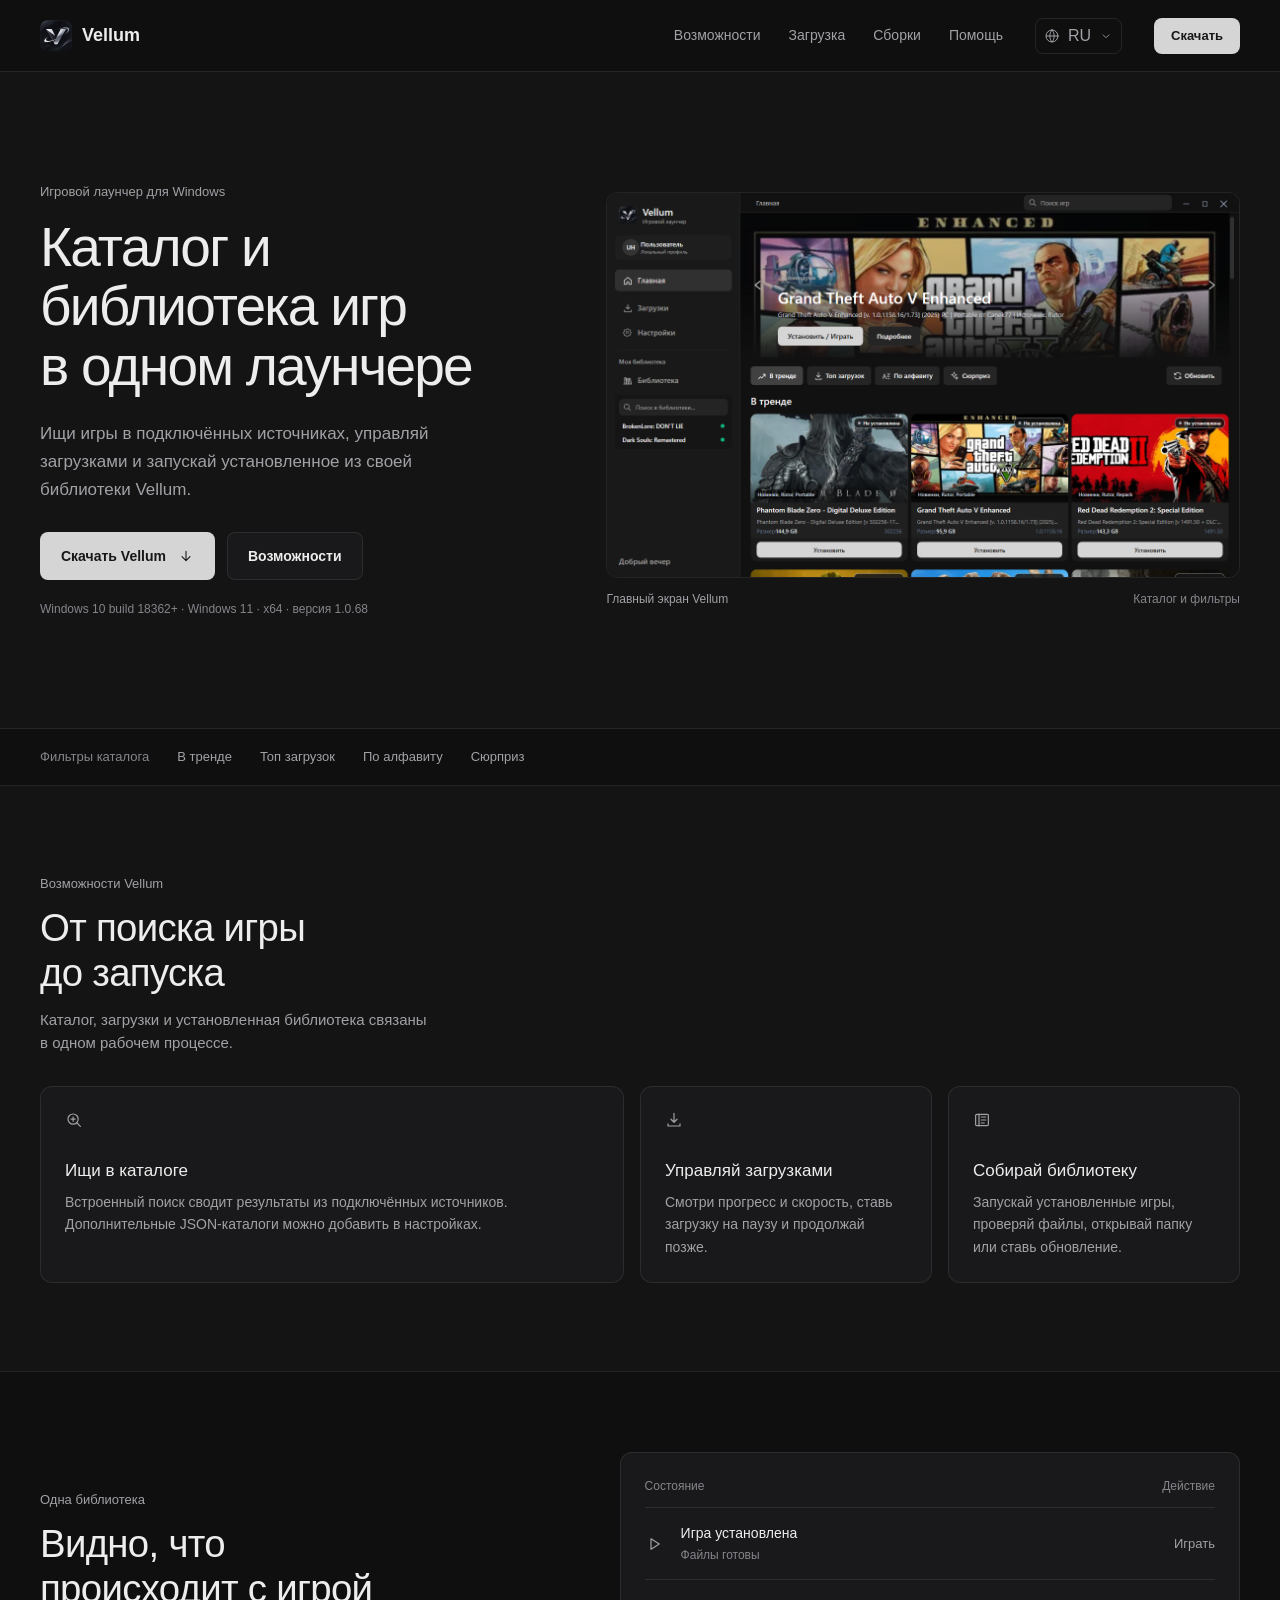
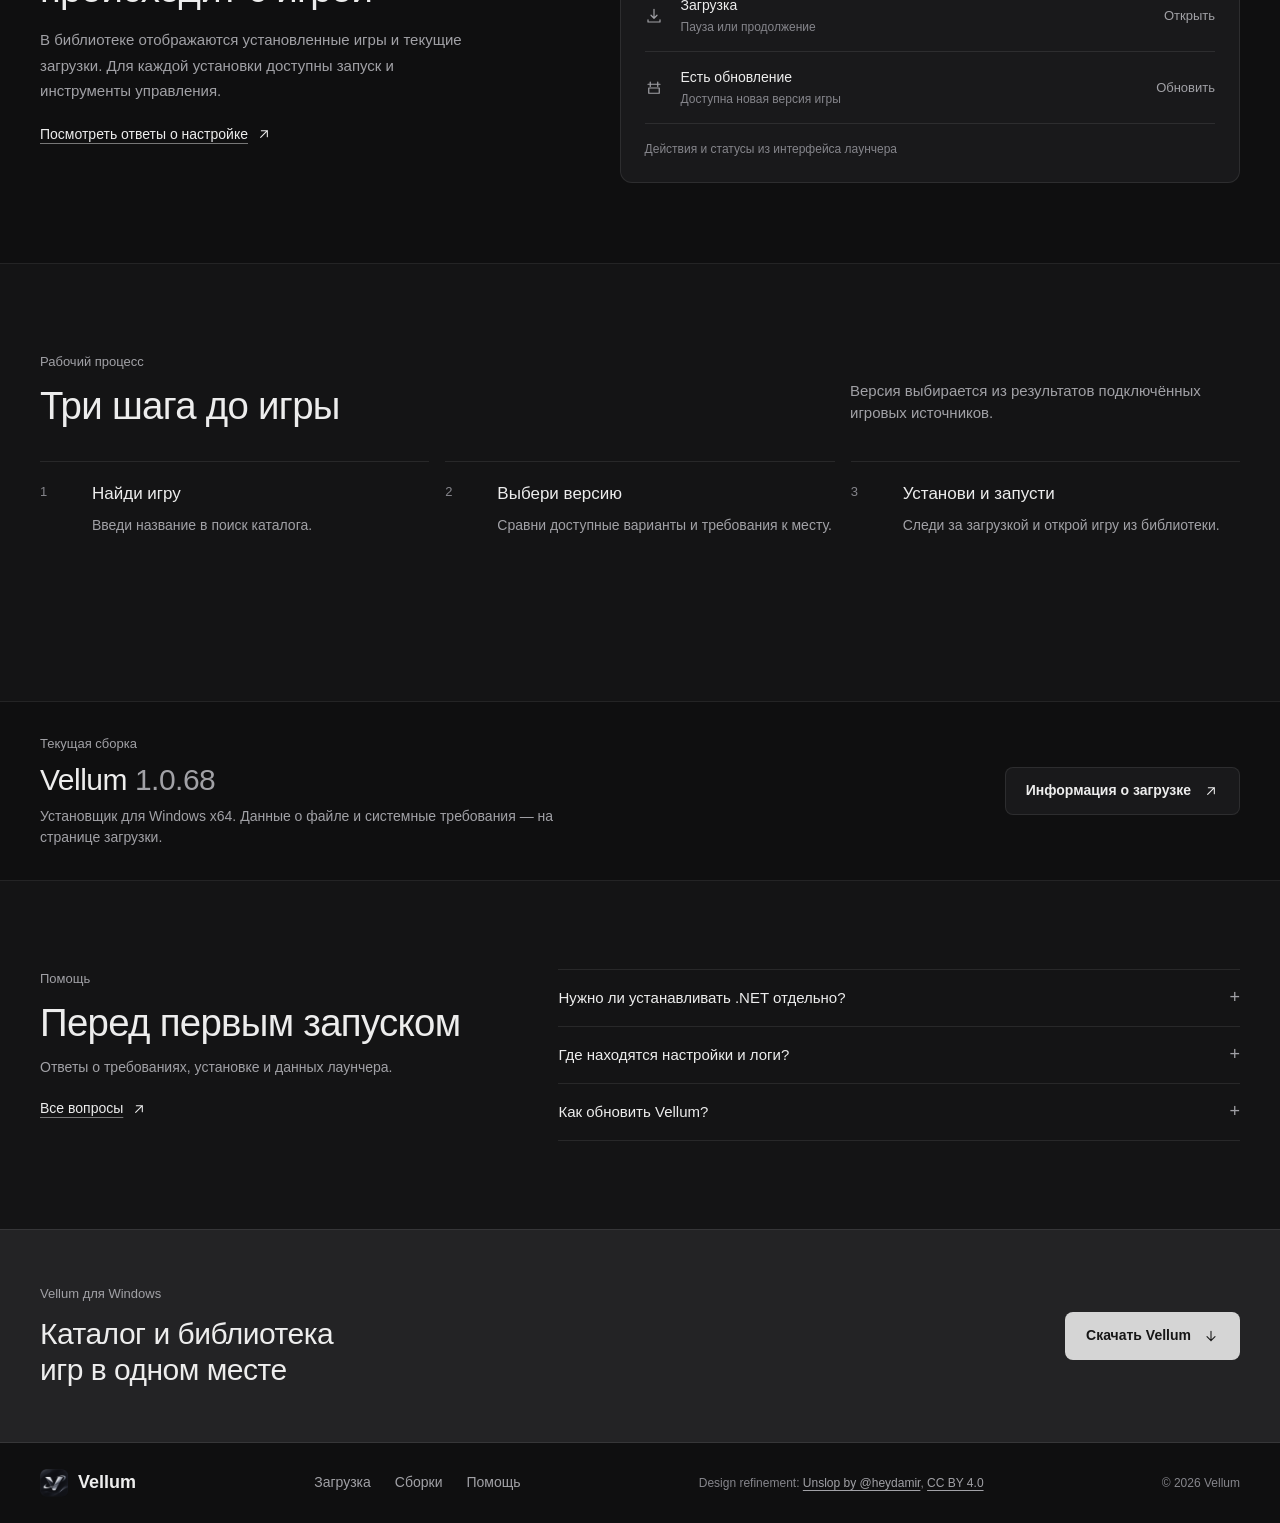
==== commit 7c2a6e18: "feat: split the system icon and the in-launcher logo - build the Windows/installer/favicon .ico from" ====
--- a/website/index.html
+++ b/website/index.html
@@ -15,7 +15,7 @@
   <header class="site-header">
     <div class="container header-inner">
       <a class="brand" href="index.html" aria-label="Vellum — главная">
-        <img src="vellum.ico" width="32" height="32" alt="">
+        <img src="assets/vellum-core.png" width="32" height="32" alt="">
         <span>Vellum</span>
       </a>
       <button class="menu-toggle" type="button" aria-label="Открыть меню" aria-expanded="false" aria-controls="main-nav">
@@ -138,7 +138,7 @@
 
   <footer class="site-footer">
     <div class="container footer-inner">
-      <a class="brand" href="index.html"><img src="vellum.ico" width="28" height="28" alt=""><span>Vellum</span></a>
+      <a class="brand" href="index.html"><img src="assets/vellum-core.png" width="28" height="28" alt=""><span>Vellum</span></a>
       <nav aria-label="Дополнительная навигация"><a href="download.html">Загрузка</a><a href="changelog.html">Сборки</a><a href="support.html">Помощь</a></nav>
       <span class="credit">Design refinement: <a href="https://x.com/heydamir">Unslop by @heydamir</a>, <a href="https://creativecommons.org/licenses/by/4.0/">CC BY 4.0</a></span>
       <span>© 2026 Vellum</span>
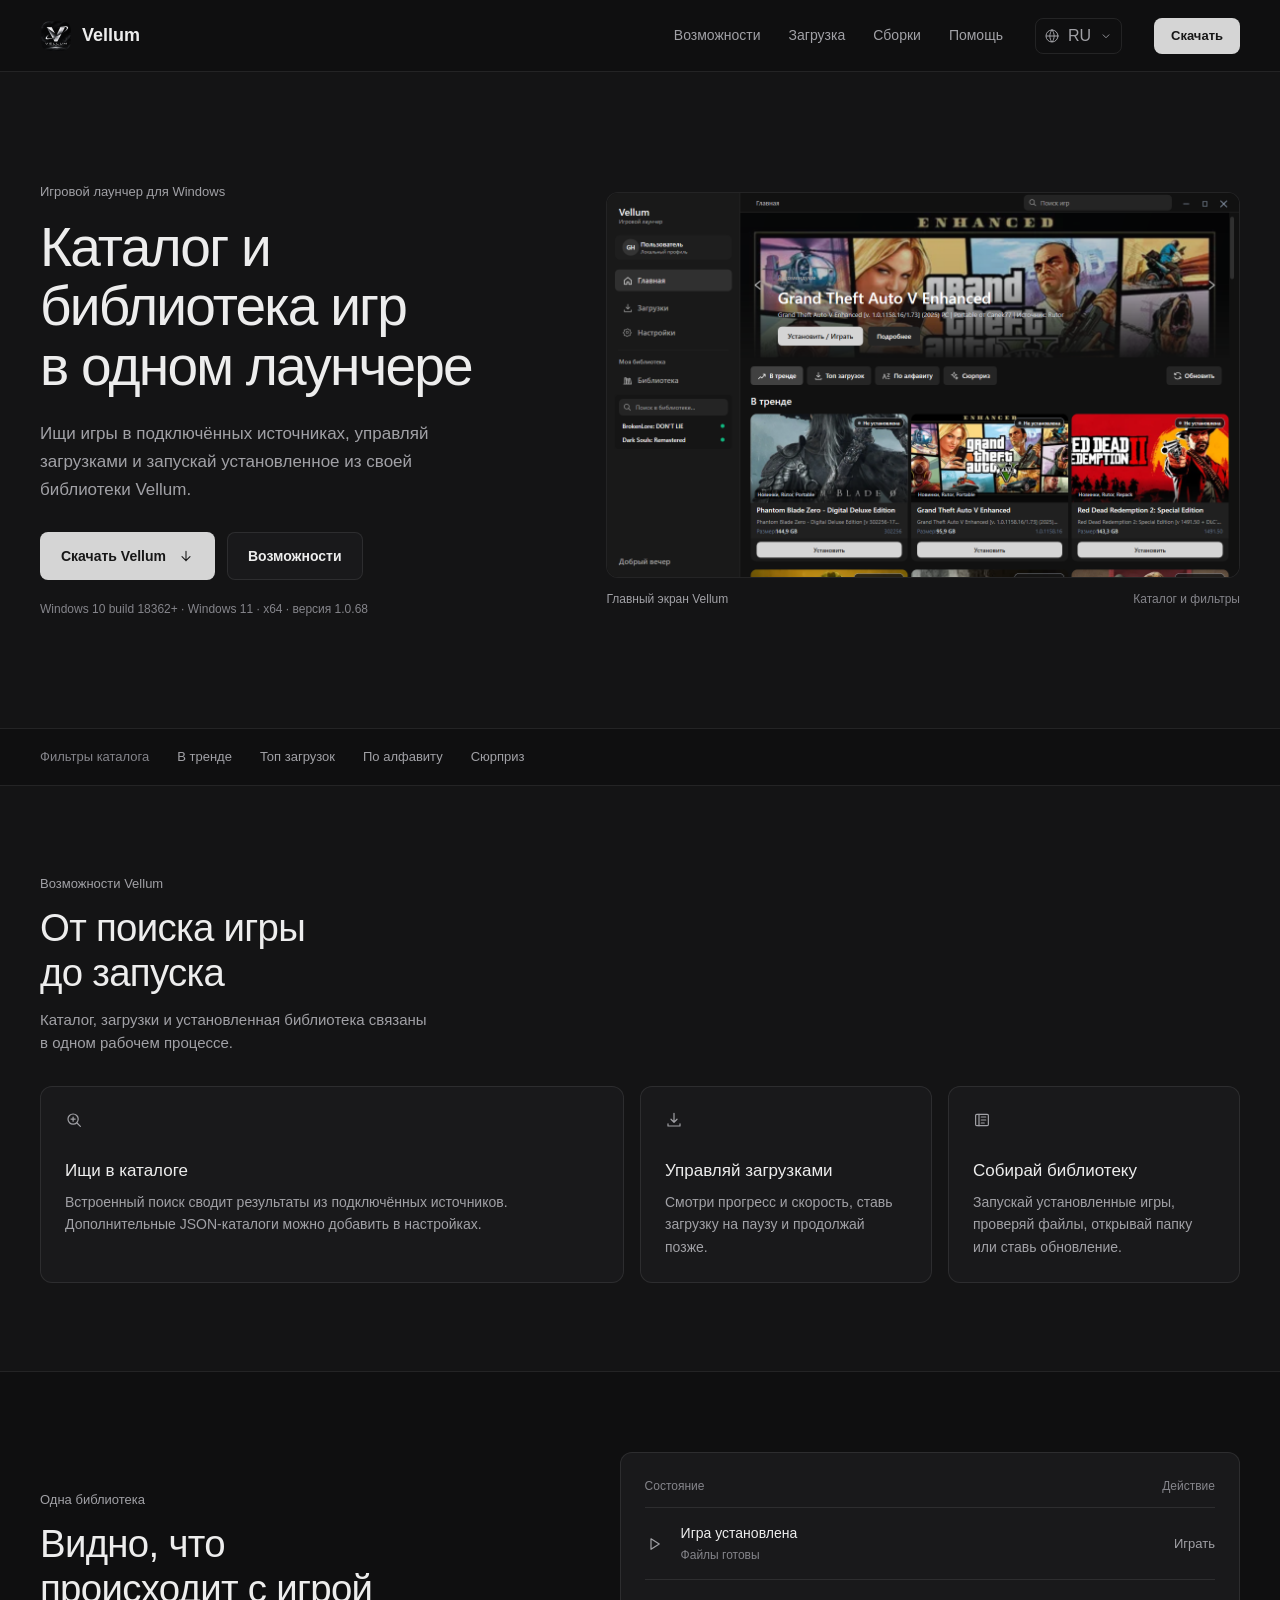
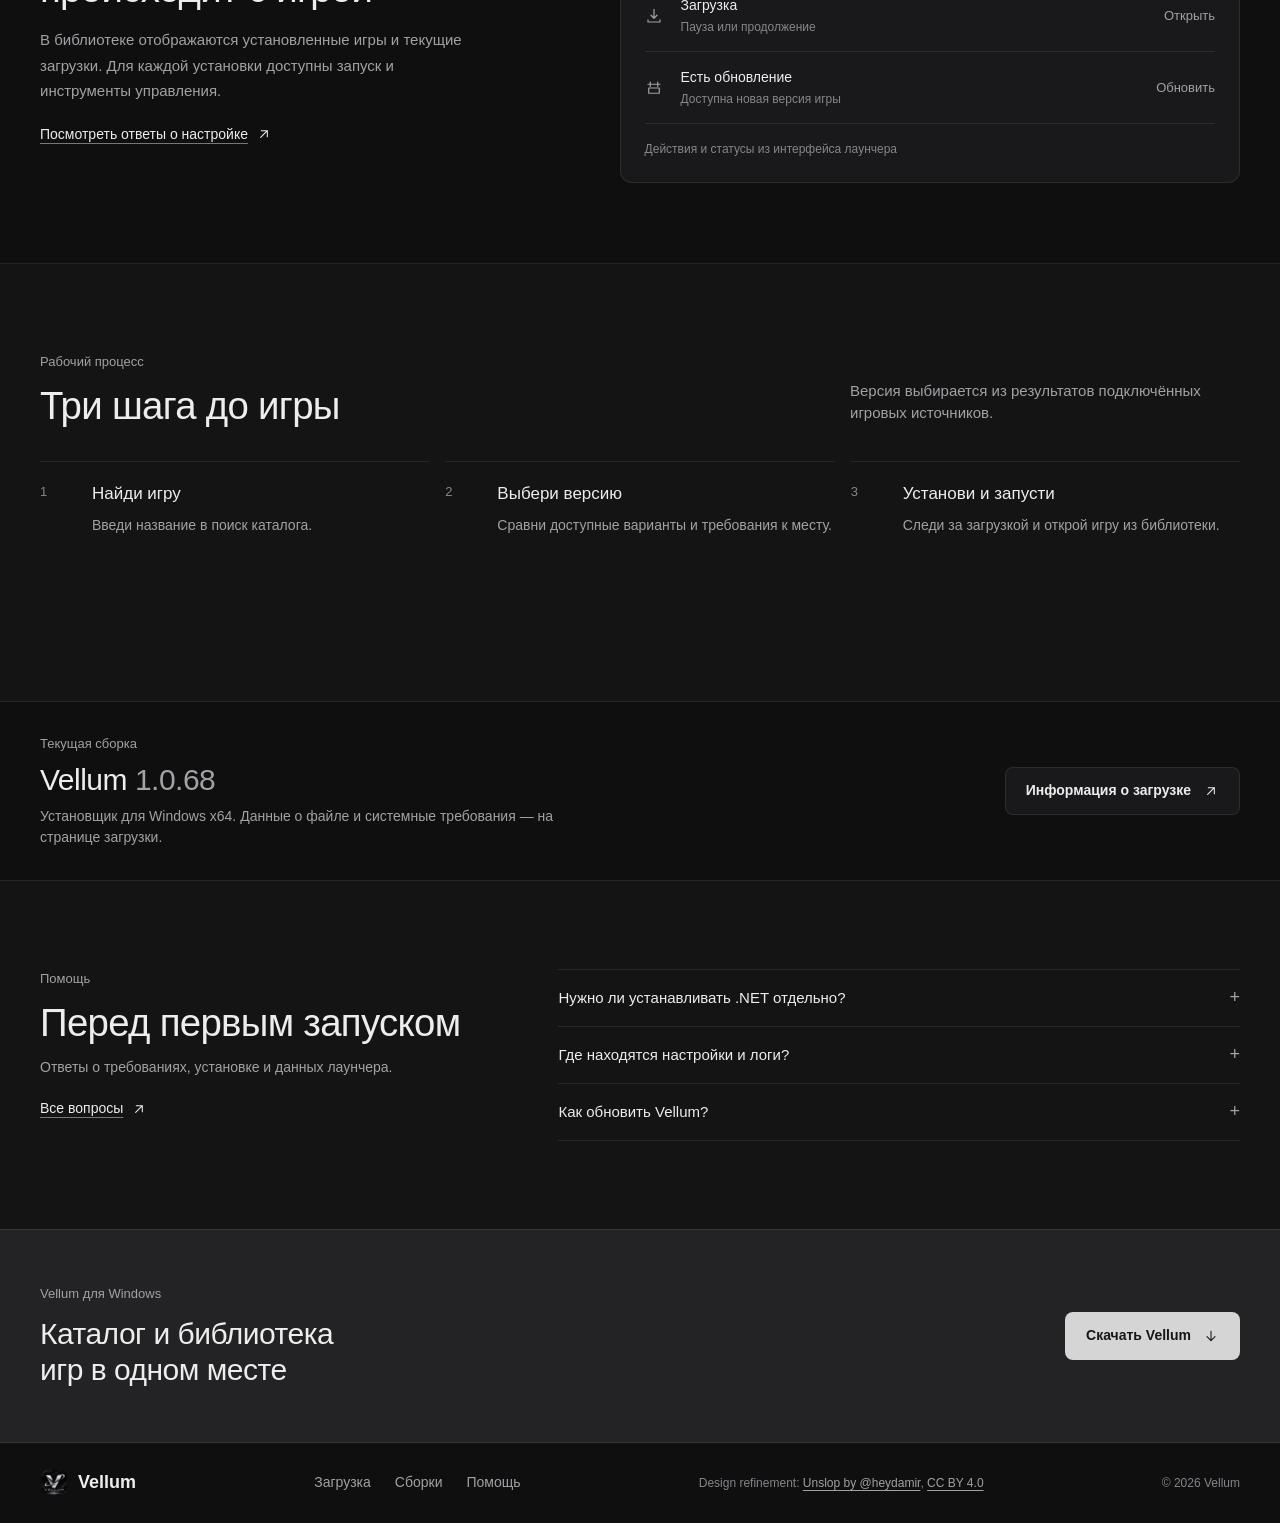
==== commit a046078a: "refactor: use the ICO artwork for system and site, drop in-app logo marks - keep the .ico for the ex" ====
--- a/website/index.html
+++ b/website/index.html
@@ -15,7 +15,7 @@
   <header class="site-header">
     <div class="container header-inner">
       <a class="brand" href="index.html" aria-label="Vellum — главная">
-        <img src="assets/vellum-core.png" width="32" height="32" alt="">
+        <img src="vellum.ico" width="32" height="32" alt="">
         <span>Vellum</span>
       </a>
       <button class="menu-toggle" type="button" aria-label="Открыть меню" aria-expanded="false" aria-controls="main-nav">
@@ -138,7 +138,7 @@
 
   <footer class="site-footer">
     <div class="container footer-inner">
-      <a class="brand" href="index.html"><img src="assets/vellum-core.png" width="28" height="28" alt=""><span>Vellum</span></a>
+      <a class="brand" href="index.html"><img src="vellum.ico" width="28" height="28" alt=""><span>Vellum</span></a>
       <nav aria-label="Дополнительная навигация"><a href="download.html">Загрузка</a><a href="changelog.html">Сборки</a><a href="support.html">Помощь</a></nav>
       <span class="credit">Design refinement: <a href="https://x.com/heydamir">Unslop by @heydamir</a>, <a href="https://creativecommons.org/licenses/by/4.0/">CC BY 4.0</a></span>
       <span>© 2026 Vellum</span>
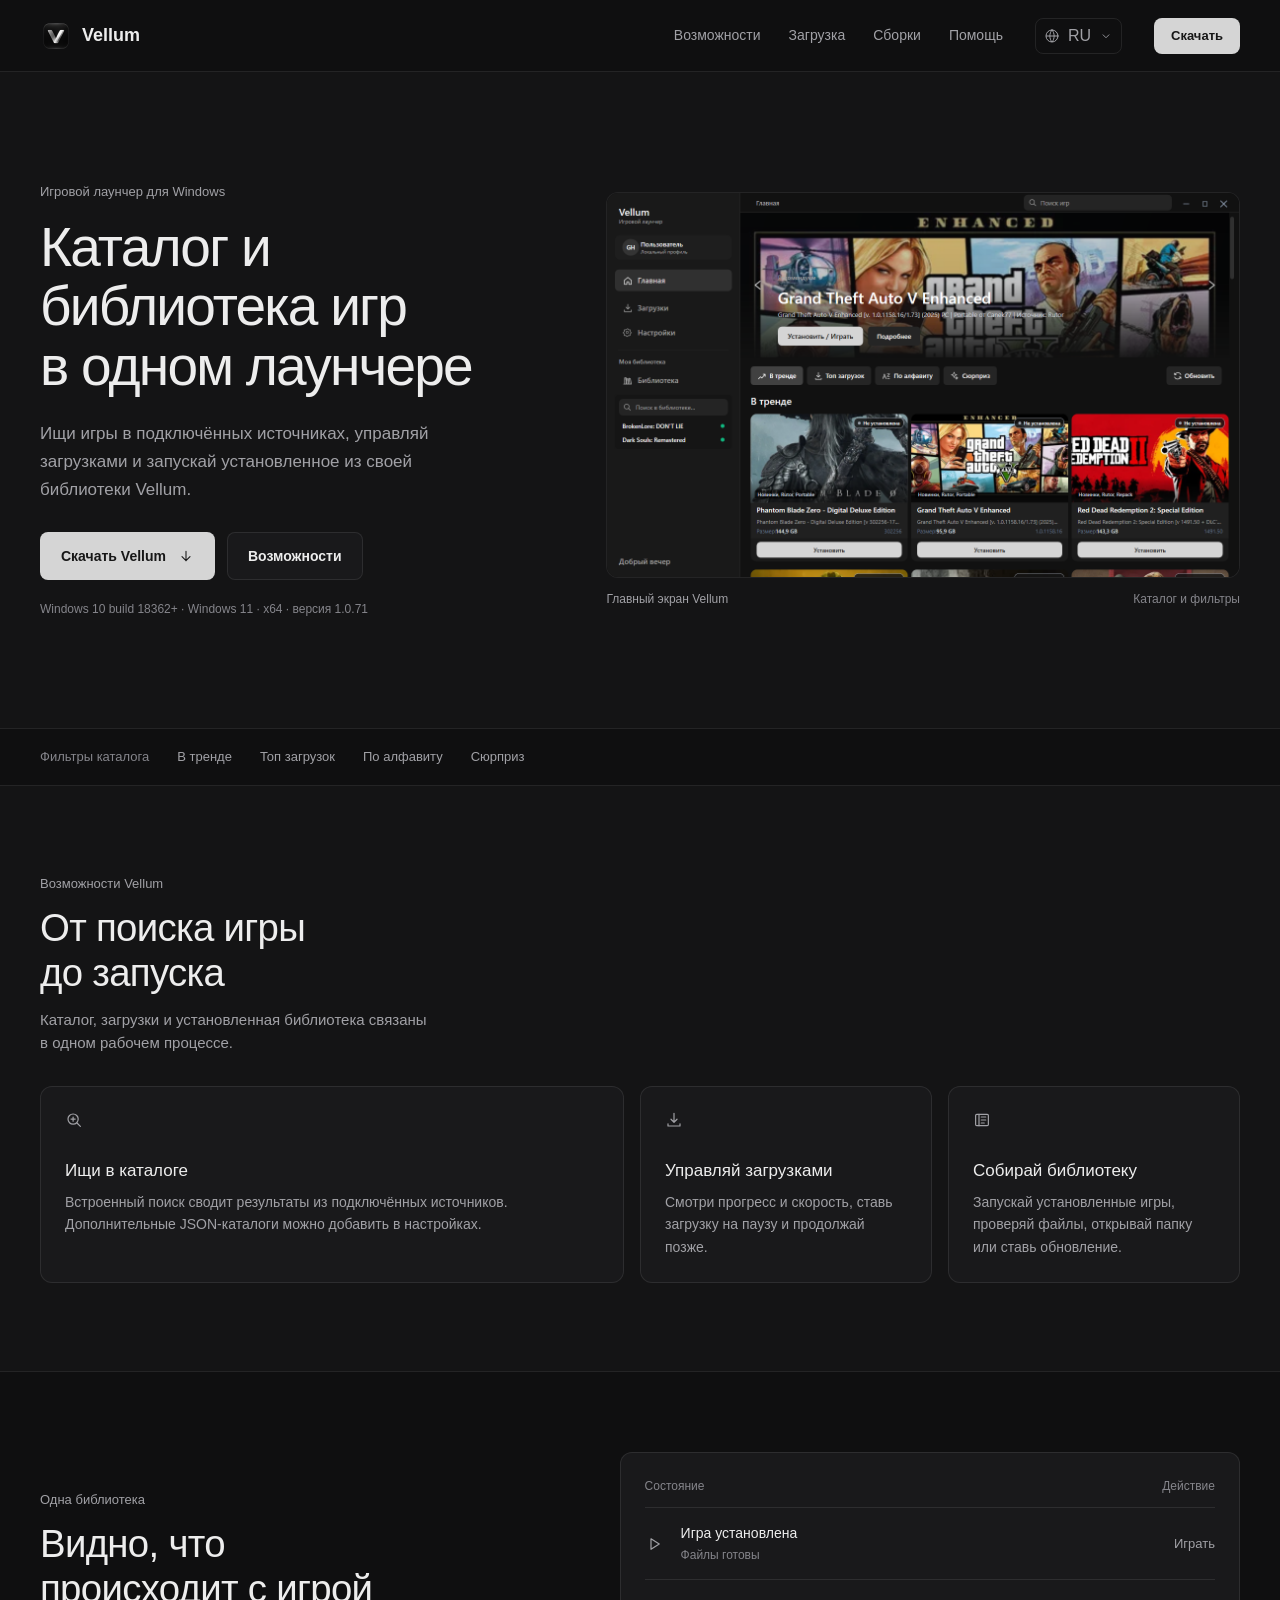
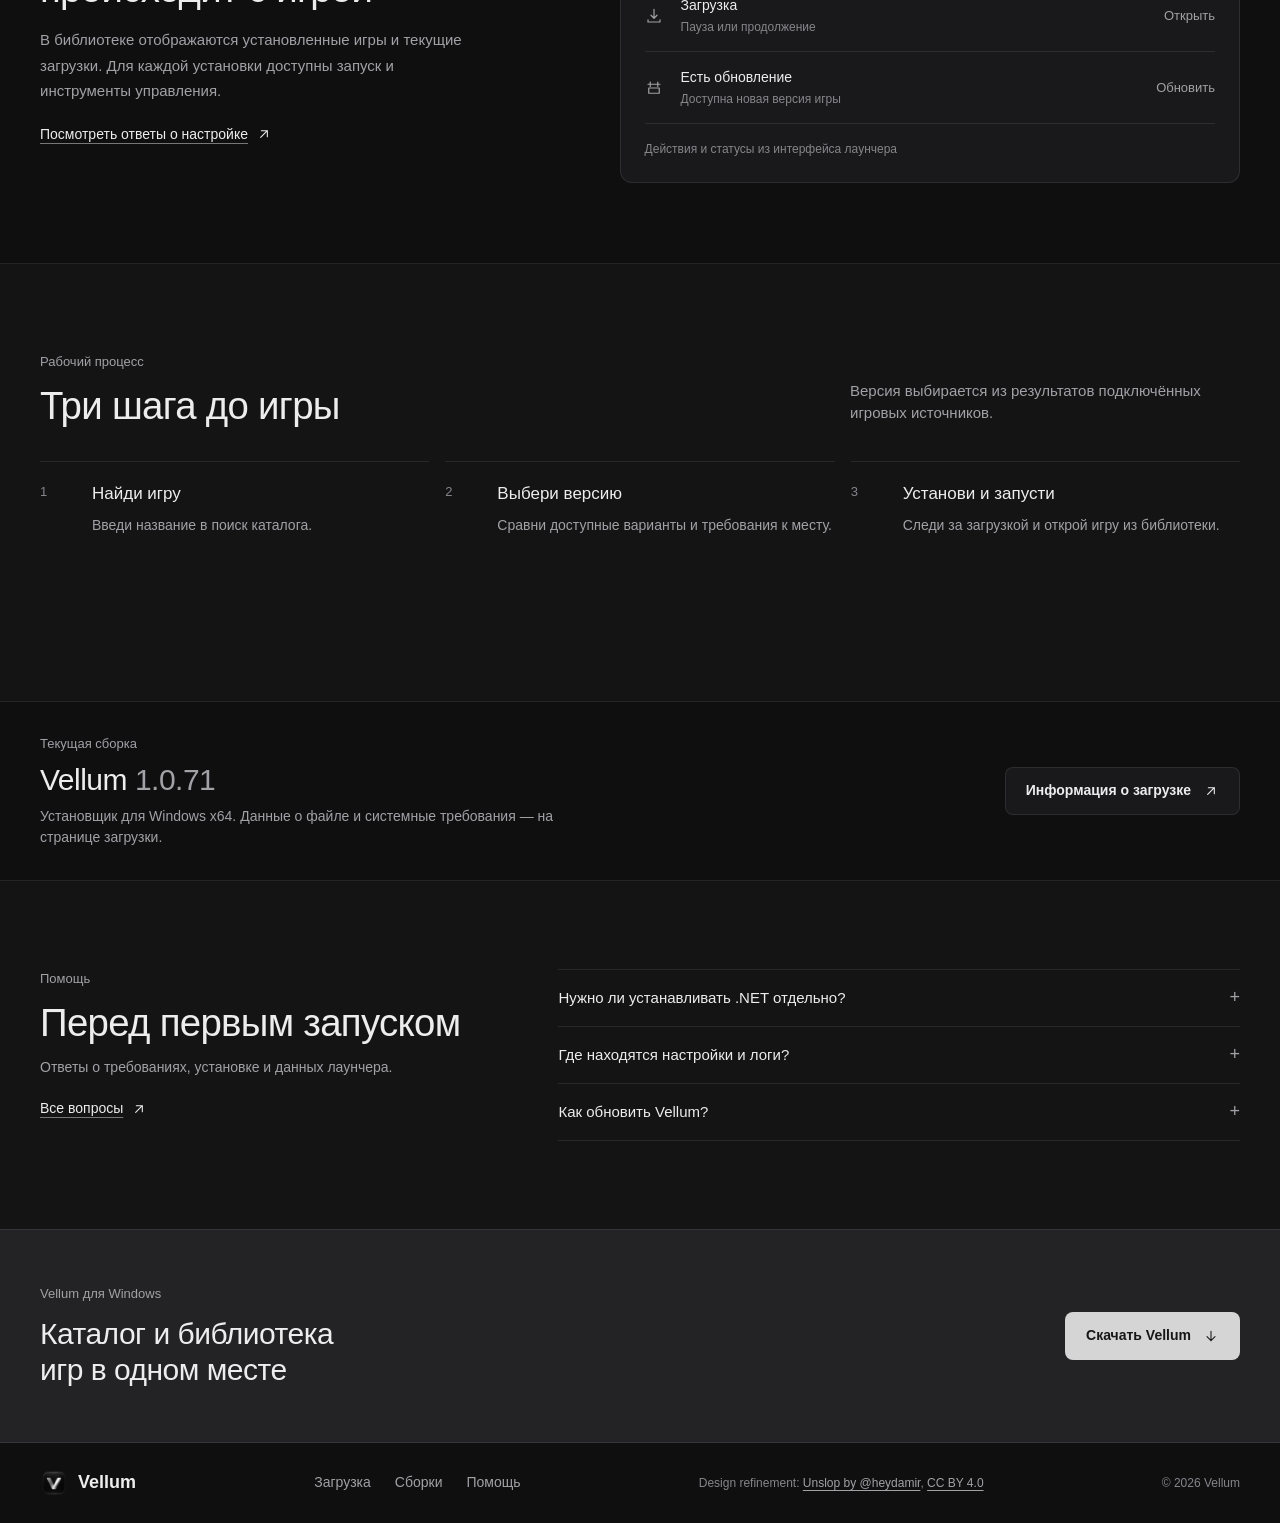
==== commit e9e15e9a: "chore(release): 1.0.71 with full profile and library migration The standalone migrator now copies th" ====
--- a/website/index.html
+++ b/website/index.html
@@ -41,7 +41,7 @@
           <a class="button button-light" data-download href="download.html">Скачать Vellum <svg viewBox="0 0 24 24" aria-hidden="true"><path d="M12 5v14m0 0 6-6m-6 6-6-6"/></svg></a>
           <a class="button button-outline" href="#features">Возможности</a>
         </div>
-        <p class="hero-meta">Windows 10 build 18362+ · Windows 11 · x64 · версия <span data-version>1.0.65</span></p>
+        <p class="hero-meta">Windows 10 build 18362+ · Windows 11 · x64 · версия <span data-version>1.0.71</span></p>
       </div>
       <figure class="hero-preview">
         <div class="preview-frame">
@@ -114,7 +114,7 @@
 
     <section class="version-section">
       <div class="container version-inner">
-        <div><p class="eyebrow">Текущая сборка</p><h2>Vellum <span data-version>1.0.65</span></h2><p>Установщик для Windows x64. Данные о файле и системные требования — на странице загрузки.</p></div>
+        <div><p class="eyebrow">Текущая сборка</p><h2>Vellum <span data-version>1.0.71</span></h2><p>Установщик для Windows x64. Данные о файле и системные требования — на странице загрузки.</p></div>
         <a class="button button-outline" href="download.html">Информация о загрузке <svg viewBox="0 0 24 24" aria-hidden="true"><path d="M7 17 17 7M8 7h9v9"/></svg></a>
       </div>
     </section>
--- a/website/styles.css
+++ b/website/styles.css
@@ -355,3 +355,49 @@
   *, *::before, *::after { scroll-behavior: auto !important; transition-duration: .01ms !important; animation-duration: .01ms !important; animation-iteration-count: 1 !important; }
   .reveal { opacity: 1; transform: none; }
 }
+
+/* Download chooser */
+.download-options-hint { margin: 8px 0 0; color: var(--muted); font-size: 12px; text-align: center; letter-spacing: .02em; }
+body.download-dialog-open { overflow: hidden; }
+.download-dialog { position: fixed; inset: 0; z-index: 100; display: grid; place-items: center; padding: 24px; }
+.download-dialog[hidden] { display: none; }
+.download-dialog-backdrop { position: absolute; inset: 0; background: rgba(0, 0, 0, .72); backdrop-filter: blur(8px); }
+.download-dialog-panel { position: relative; width: min(640px, 100%); max-height: min(780px, calc(100vh - 48px)); overflow: auto; padding: 28px; border: 1px solid rgba(237, 237, 237, .14); border-radius: 18px; background: var(--surface); box-shadow: 0 30px 80px rgba(0, 0, 0, .55); animation: download-dialog-enter 180ms var(--ease) both; }
+@keyframes download-dialog-enter { from { opacity: 0; transform: translateY(12px) scale(.98); } to { opacity: 1; transform: none; } }
+.download-dialog-head { display: flex; align-items: flex-start; justify-content: space-between; gap: 16px; }
+.download-dialog-head .eyebrow { margin-bottom: 6px; }
+.download-dialog-head h2 { margin: 0; color: var(--text); font-size: 28px; font-weight: 500; letter-spacing: -.5px; }
+.download-dialog-close { width: 40px; height: 40px; flex: 0 0 auto; display: grid; place-items: center; padding: 0; border: 1px solid var(--line); border-radius: 10px; background: transparent; color: var(--secondary); cursor: pointer; transition: background-color 160ms var(--ease), color 160ms var(--ease); }
+.download-dialog-close:hover { background: var(--raised); color: var(--text); }
+.download-dialog-close svg { width: 18px; height: 18px; fill: none; stroke: currentColor; stroke-width: 1.6; stroke-linecap: round; stroke-linejoin: round; }
+.download-dialog-lede { margin: 12px 0 20px; color: var(--secondary); font-size: 14px; }
+.download-options { display: grid; gap: 8px; }
+.download-option { display: grid; grid-template-columns: 40px minmax(0, 1fr) auto 20px; align-items: center; gap: 14px; padding: 14px; border: 1px solid var(--line); border-radius: 12px; background: var(--raised); color: var(--text); text-decoration: none; transition: background-color 160ms var(--ease), border-color 160ms var(--ease), transform 160ms var(--ease); }
+.download-option:hover { background: #2a2a2c; border-color: rgba(237, 237, 237, .18); }
+.download-option:active { transform: scale(.995); }
+.download-option.is-primary { border-color: rgba(237, 237, 237, .24); background: #29292b; }
+.download-option-icon { width: 40px; height: 40px; display: grid; place-items: center; border-radius: 10px; background: rgba(237, 237, 237, .06); color: var(--text); }
+.download-option-icon svg { width: 20px; height: 20px; fill: none; stroke: currentColor; stroke-width: 1.6; stroke-linecap: round; stroke-linejoin: round; }
+.download-option-body { min-width: 0; display: grid; gap: 3px; }
+.download-option-title { display: flex; align-items: center; gap: 8px; font-size: 14px; font-weight: 600; }
+.download-option-badge { padding: 2px 7px; border-radius: 999px; background: var(--accent); color: var(--on-accent); font-size: 10px; font-weight: 700; line-height: 1.4; text-transform: uppercase; letter-spacing: .04em; }
+.download-option-note { color: var(--secondary); font-size: 12px; }
+.download-option-file { overflow: hidden; color: var(--muted); font-size: 11.5px; text-overflow: ellipsis; white-space: nowrap; }
+.download-option-size { color: var(--secondary); font-size: 12px; font-variant-numeric: tabular-nums; white-space: nowrap; }
+.download-option-arrow { color: var(--muted); }
+.download-option-arrow svg { width: 16px; height: 16px; display: block; fill: none; stroke: currentColor; stroke-width: 1.6; stroke-linecap: round; stroke-linejoin: round; }
+.download-dialog-footnote { margin: 16px 0 0; color: var(--muted); font-size: 12px; }
+.download-checksum { display: inline-flex; margin-top: 8px; color: var(--secondary); font-size: 12px; text-decoration: underline; text-decoration-color: rgba(161, 161, 166, .35); text-underline-offset: 4px; }
+.download-checksum:hover { color: var(--text); }
+.download-checksum[hidden] { display: none; }
+.download-options-loading, .download-options-error { margin: 0; padding: 28px 20px; border: 1px dashed var(--line); border-radius: 12px; color: var(--secondary); font-size: 13px; text-align: center; }
+.download-options-error a { color: var(--text); }
+@media (max-width: 640px) {
+  .download-dialog { padding: 12px; }
+  .download-dialog-panel { padding: 20px; border-radius: 14px; }
+  .download-dialog-head h2 { font-size: 23px; }
+  .download-option { grid-template-columns: 36px minmax(0, 1fr) auto; gap: 10px; padding: 12px; }
+  .download-option-icon { width: 36px; height: 36px; }
+  .download-option-arrow { display: none; }
+  .download-option-size { display: none; }
+}
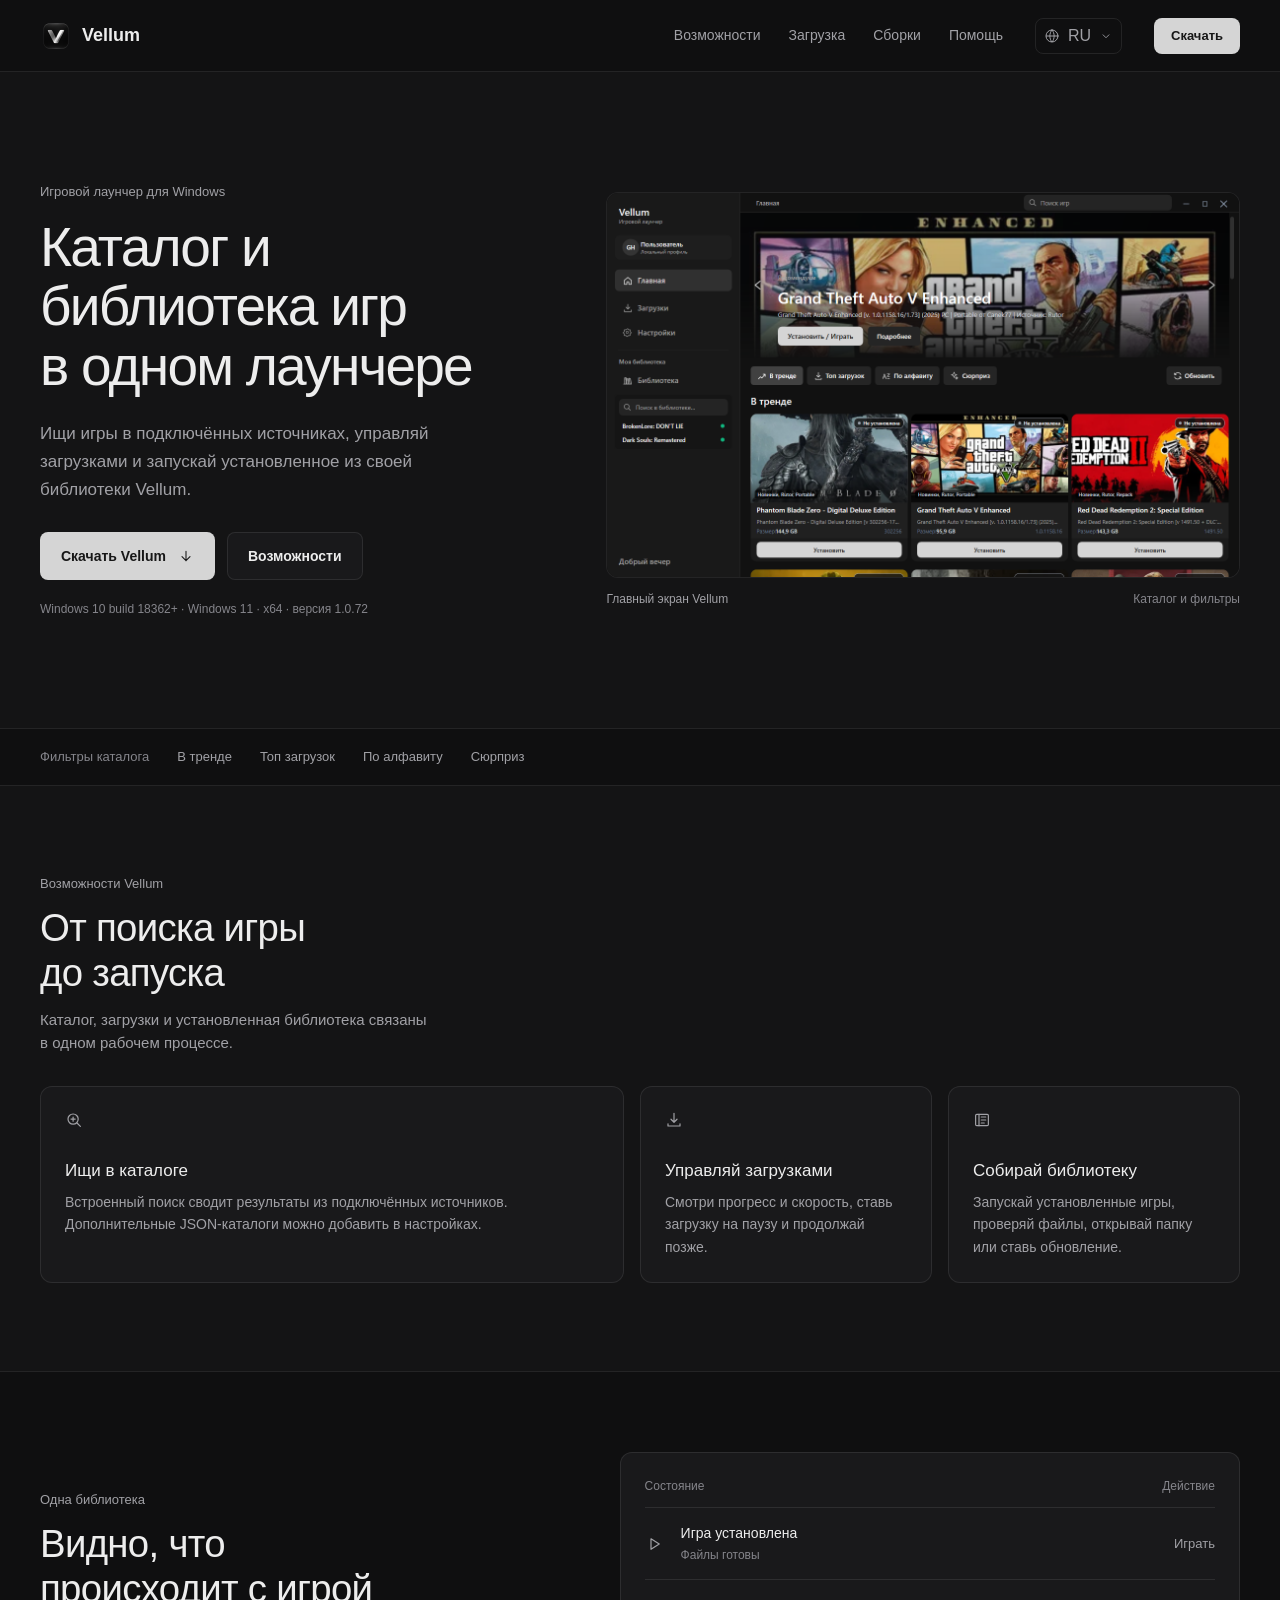
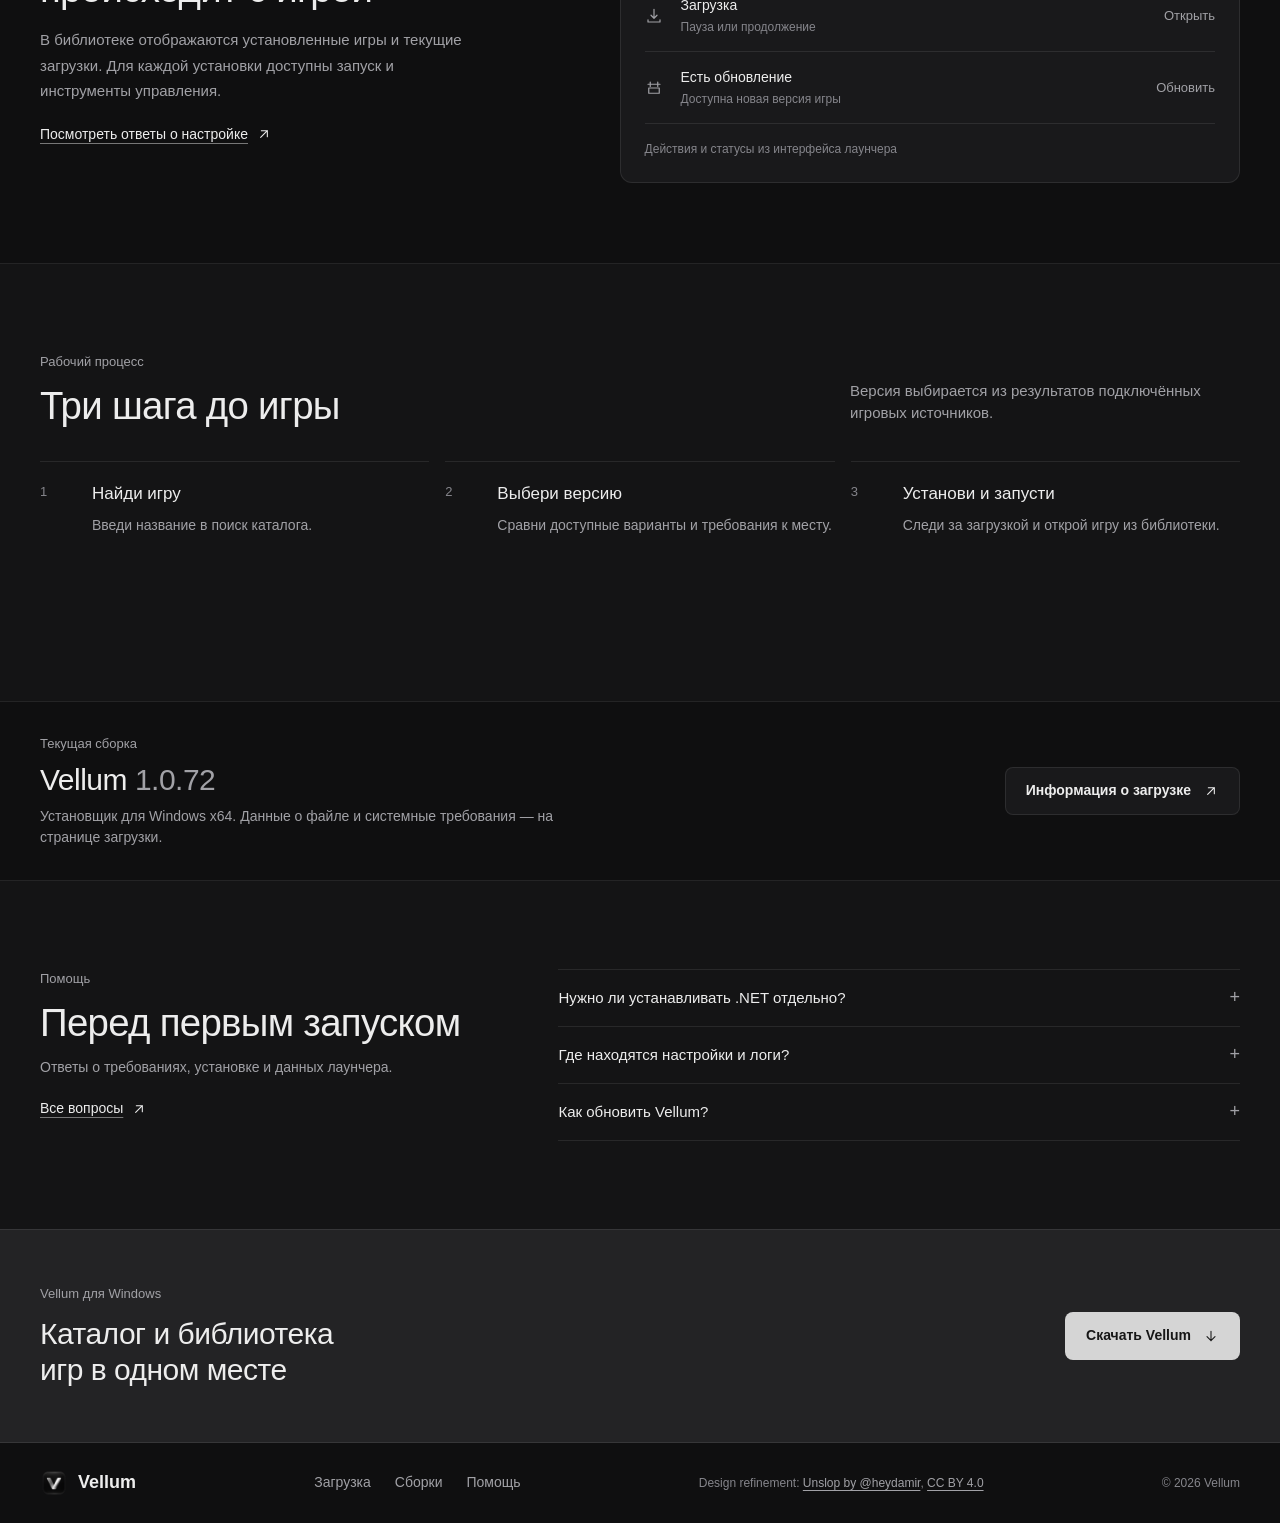
==== commit f8706aac: "feat: manifest-based game updates and mandatory bootstrapper (1.0.72) Adds signed manifest updates, " ====
--- a/website/index.html
+++ b/website/index.html
@@ -41,7 +41,7 @@
           <a class="button button-light" data-download href="download.html">Скачать Vellum <svg viewBox="0 0 24 24" aria-hidden="true"><path d="M12 5v14m0 0 6-6m-6 6-6-6"/></svg></a>
           <a class="button button-outline" href="#features">Возможности</a>
         </div>
-        <p class="hero-meta">Windows 10 build 18362+ · Windows 11 · x64 · версия <span data-version>1.0.71</span></p>
+        <p class="hero-meta">Windows 10 build 18362+ · Windows 11 · x64 · версия <span data-version>1.0.72</span></p>
       </div>
       <figure class="hero-preview">
         <div class="preview-frame">
@@ -114,7 +114,7 @@
 
     <section class="version-section">
       <div class="container version-inner">
-        <div><p class="eyebrow">Текущая сборка</p><h2>Vellum <span data-version>1.0.71</span></h2><p>Установщик для Windows x64. Данные о файле и системные требования — на странице загрузки.</p></div>
+        <div><p class="eyebrow">Текущая сборка</p><h2>Vellum <span data-version>1.0.72</span></h2><p>Установщик для Windows x64. Данные о файле и системные требования — на странице загрузки.</p></div>
         <a class="button button-outline" href="download.html">Информация о загрузке <svg viewBox="0 0 24 24" aria-hidden="true"><path d="M7 17 17 7M8 7h9v9"/></svg></a>
       </div>
     </section>
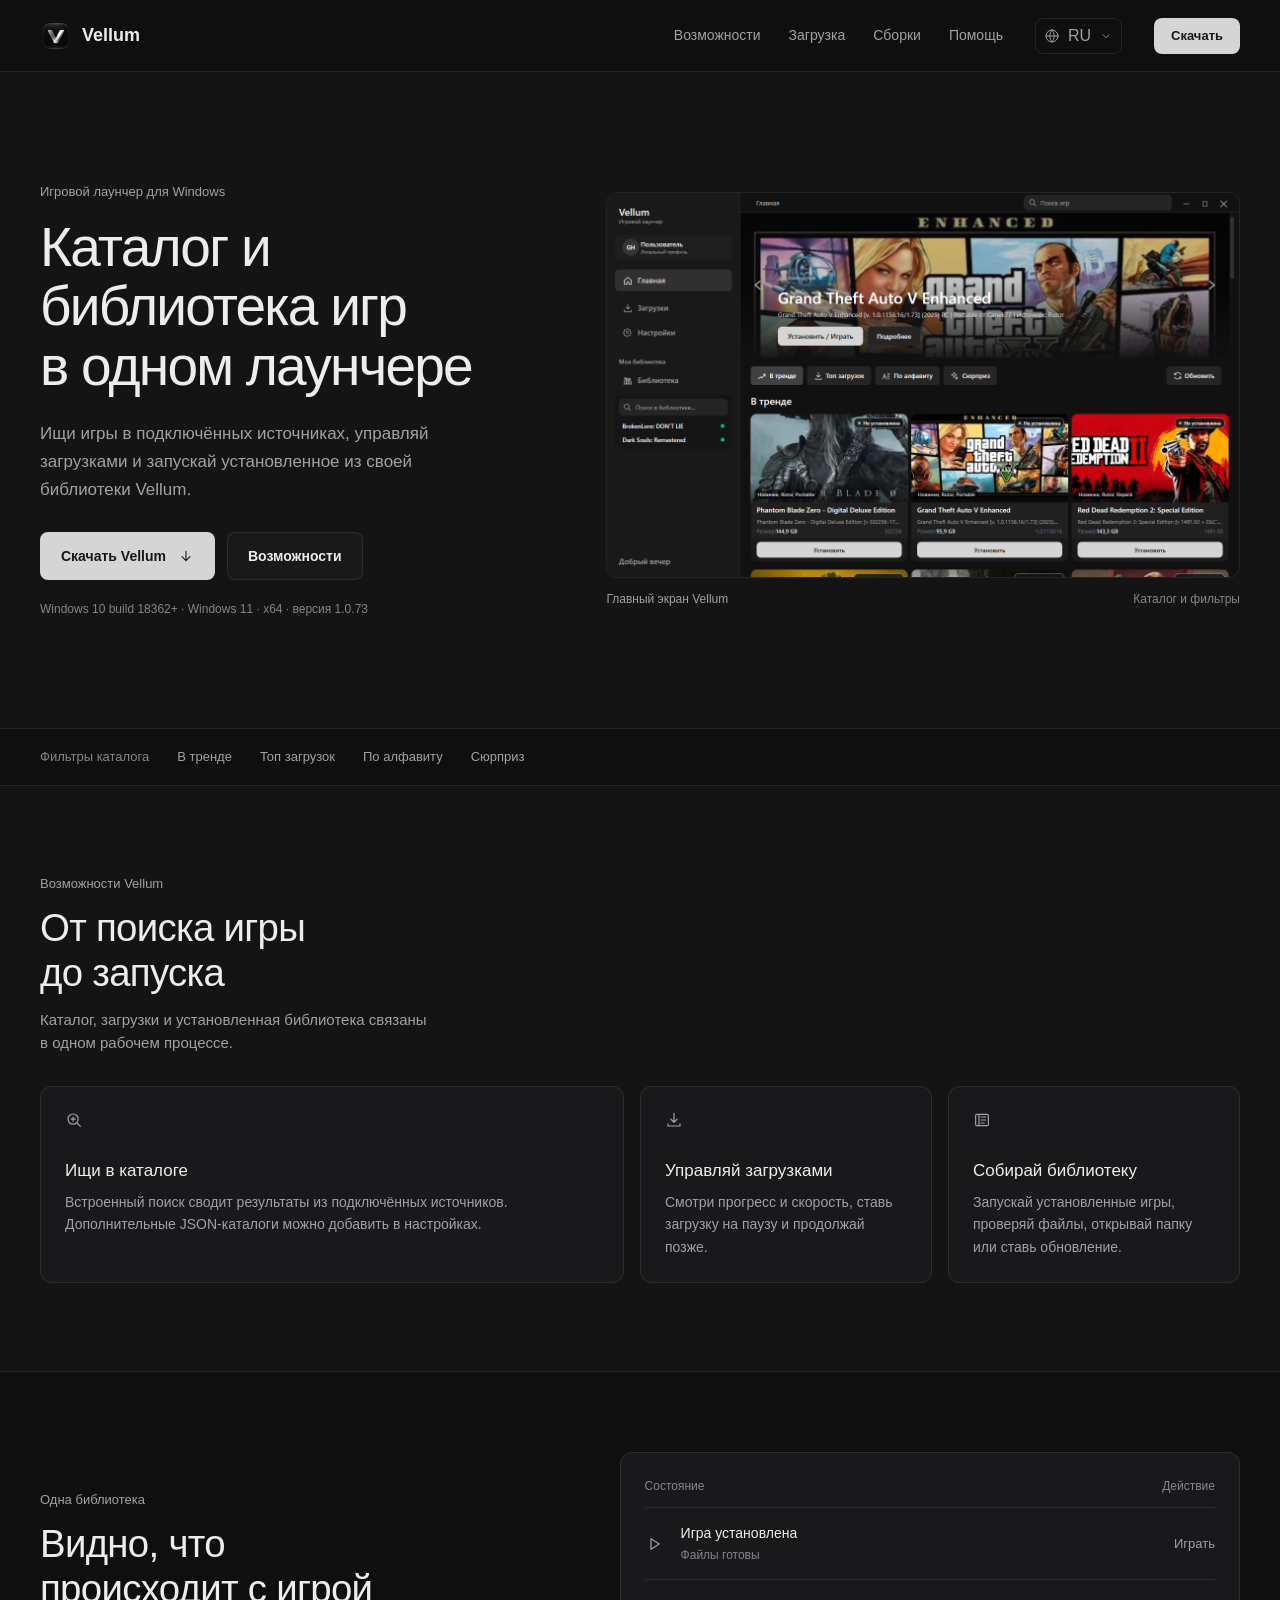
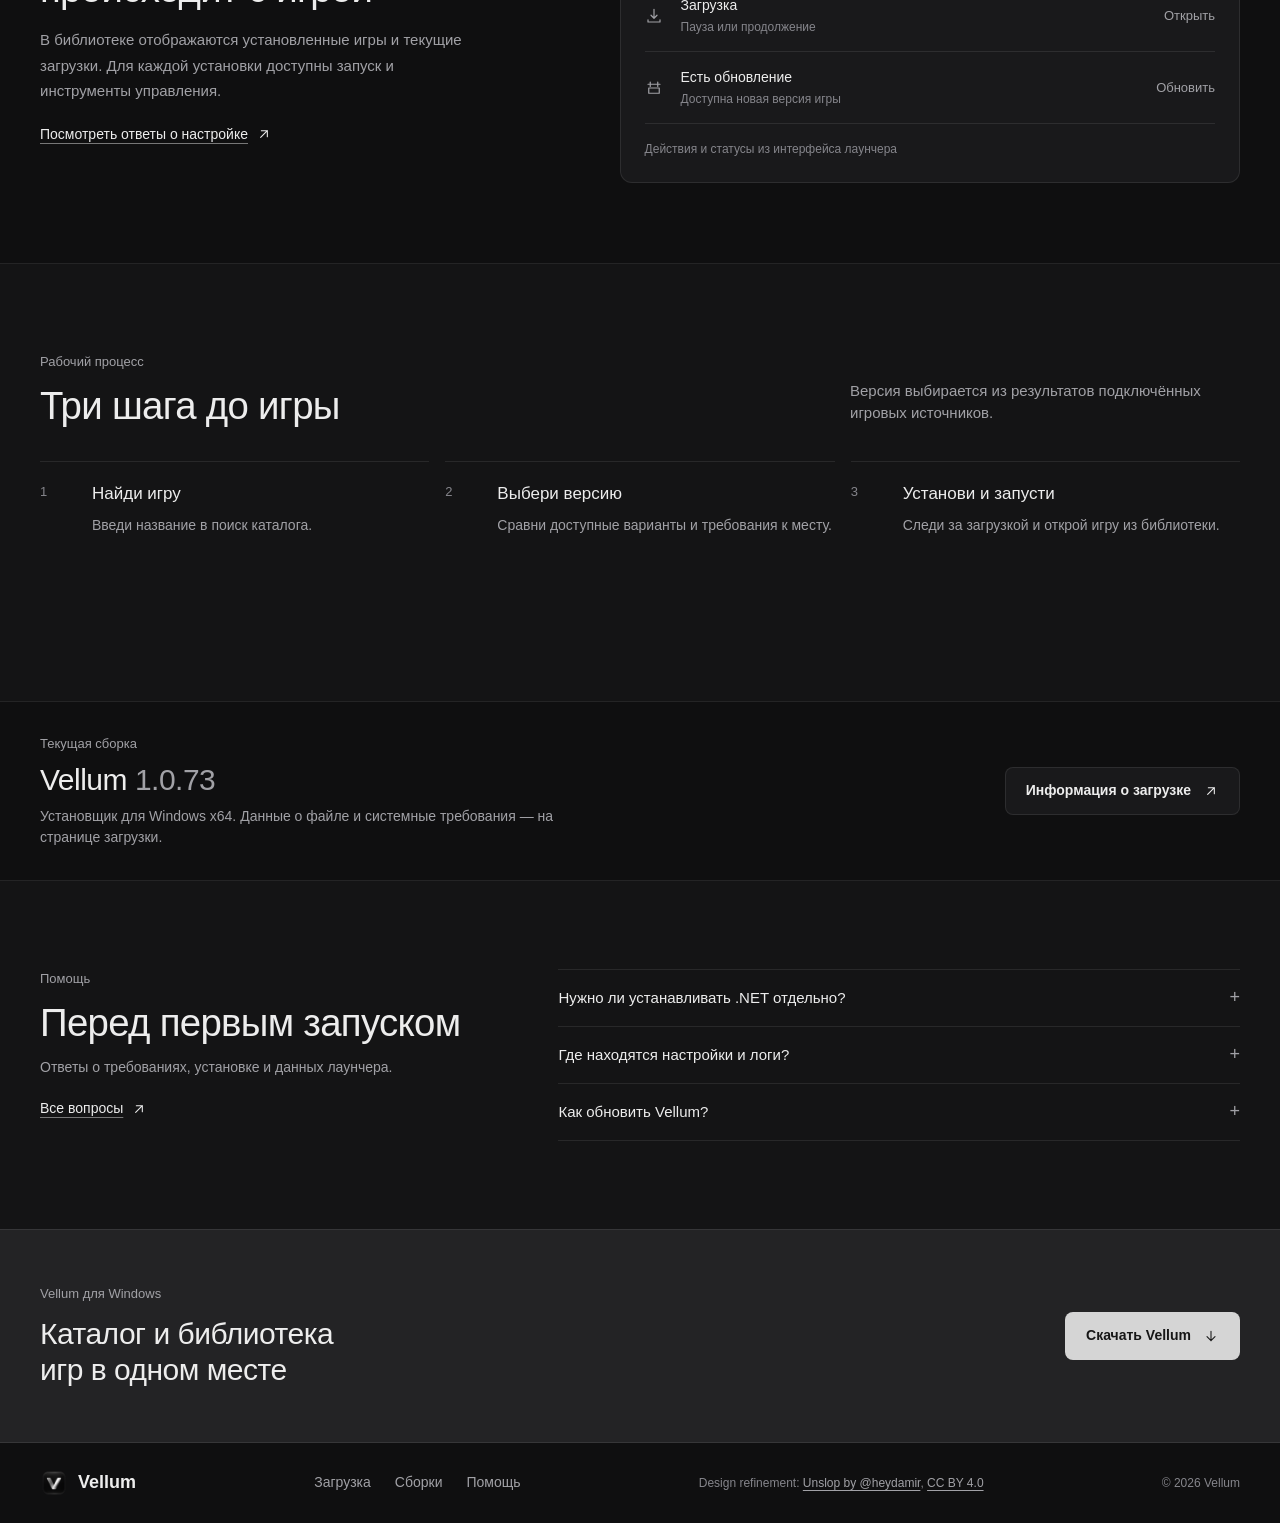
==== commit 5e30bed1: "feat(updates): use signed GitHub Releases launcher feed (1.0.74) Adds publisher defaults for the sig" ====
--- a/website/index.html
+++ b/website/index.html
@@ -41,7 +41,7 @@
           <a class="button button-light" data-download href="download.html">Скачать Vellum <svg viewBox="0 0 24 24" aria-hidden="true"><path d="M12 5v14m0 0 6-6m-6 6-6-6"/></svg></a>
           <a class="button button-outline" href="#features">Возможности</a>
         </div>
-        <p class="hero-meta">Windows 10 build 18362+ · Windows 11 · x64 · версия <span data-version>1.0.72</span></p>
+        <p class="hero-meta">Windows 10 build 18362+ · Windows 11 · x64 · версия <span data-version>1.0.74</span></p>
       </div>
       <figure class="hero-preview">
         <div class="preview-frame">
@@ -114,7 +114,7 @@
 
     <section class="version-section">
       <div class="container version-inner">
-        <div><p class="eyebrow">Текущая сборка</p><h2>Vellum <span data-version>1.0.72</span></h2><p>Установщик для Windows x64. Данные о файле и системные требования — на странице загрузки.</p></div>
+        <div><p class="eyebrow">Текущая сборка</p><h2>Vellum <span data-version>1.0.74</span></h2><p>Установщик для Windows x64. Данные о файле и системные требования — на странице загрузки.</p></div>
         <a class="button button-outline" href="download.html">Информация о загрузке <svg viewBox="0 0 24 24" aria-hidden="true"><path d="M7 17 17 7M8 7h9v9"/></svg></a>
       </div>
     </section>
